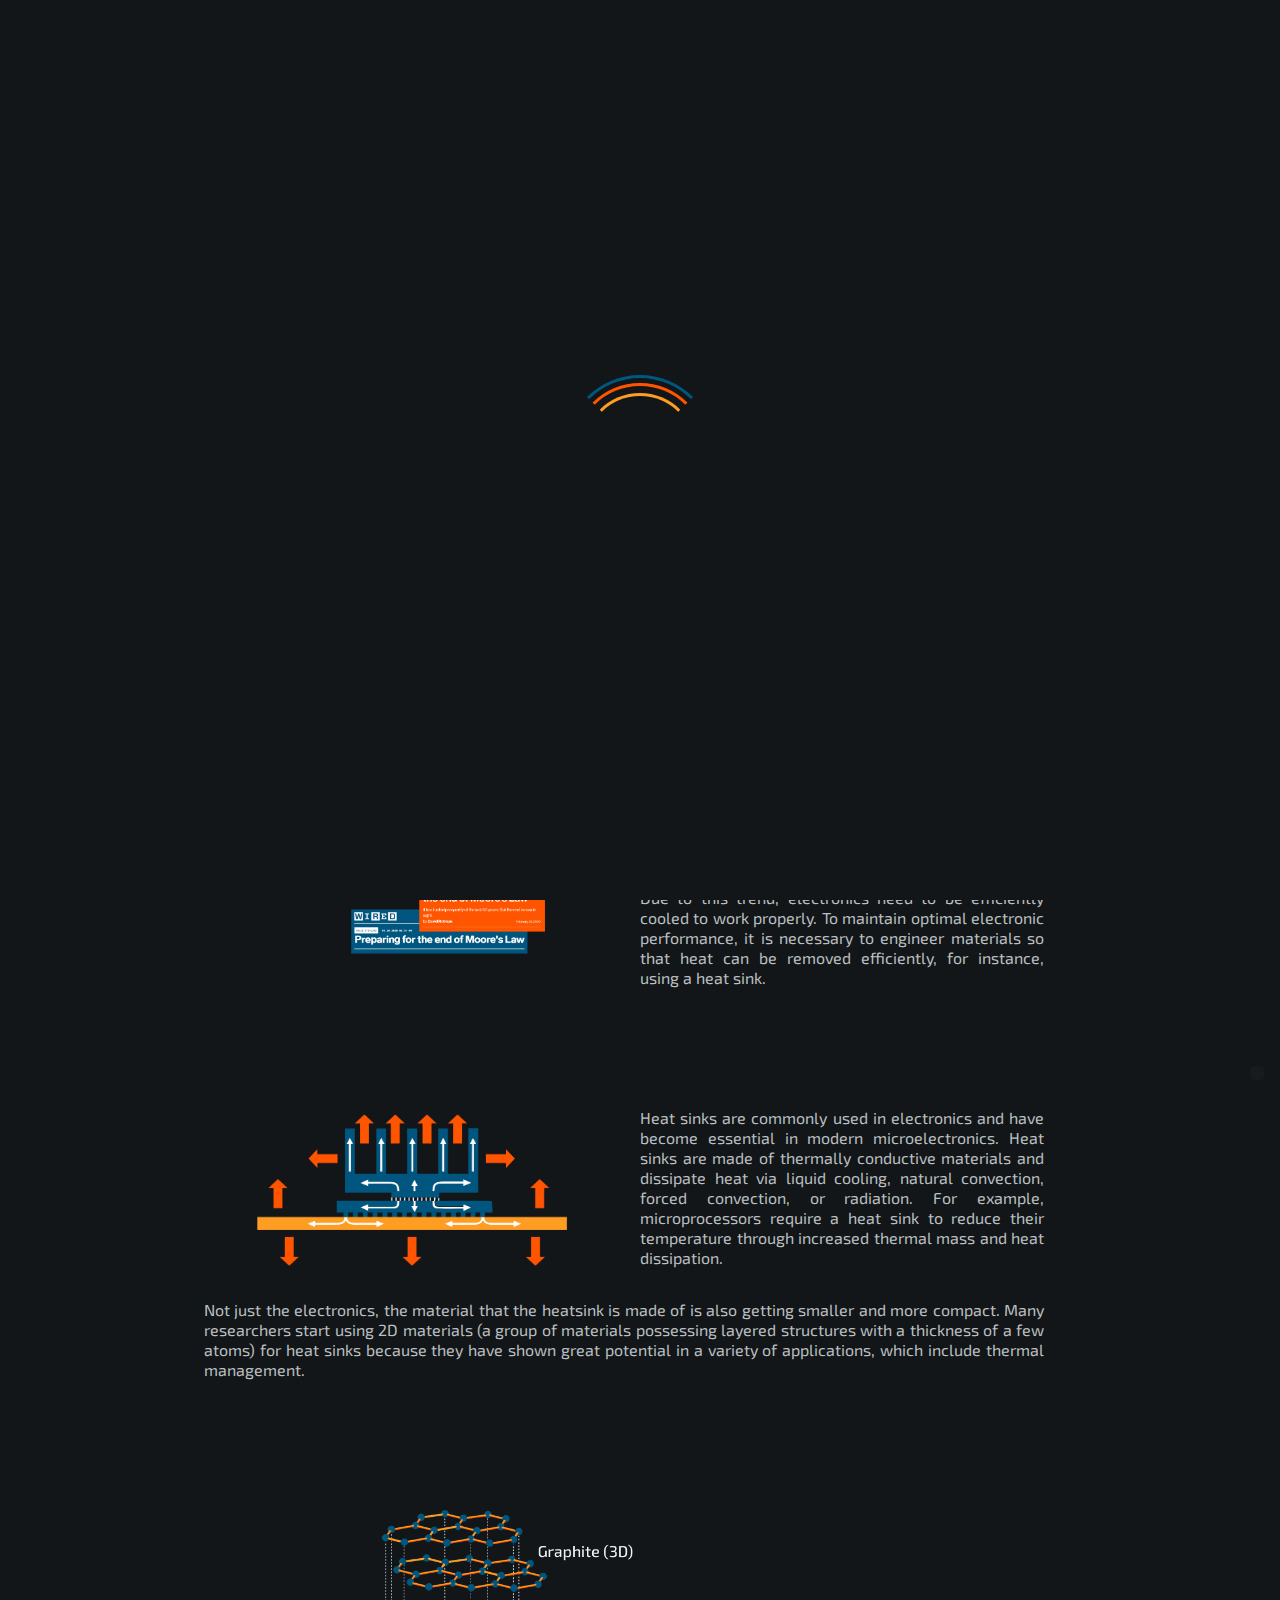
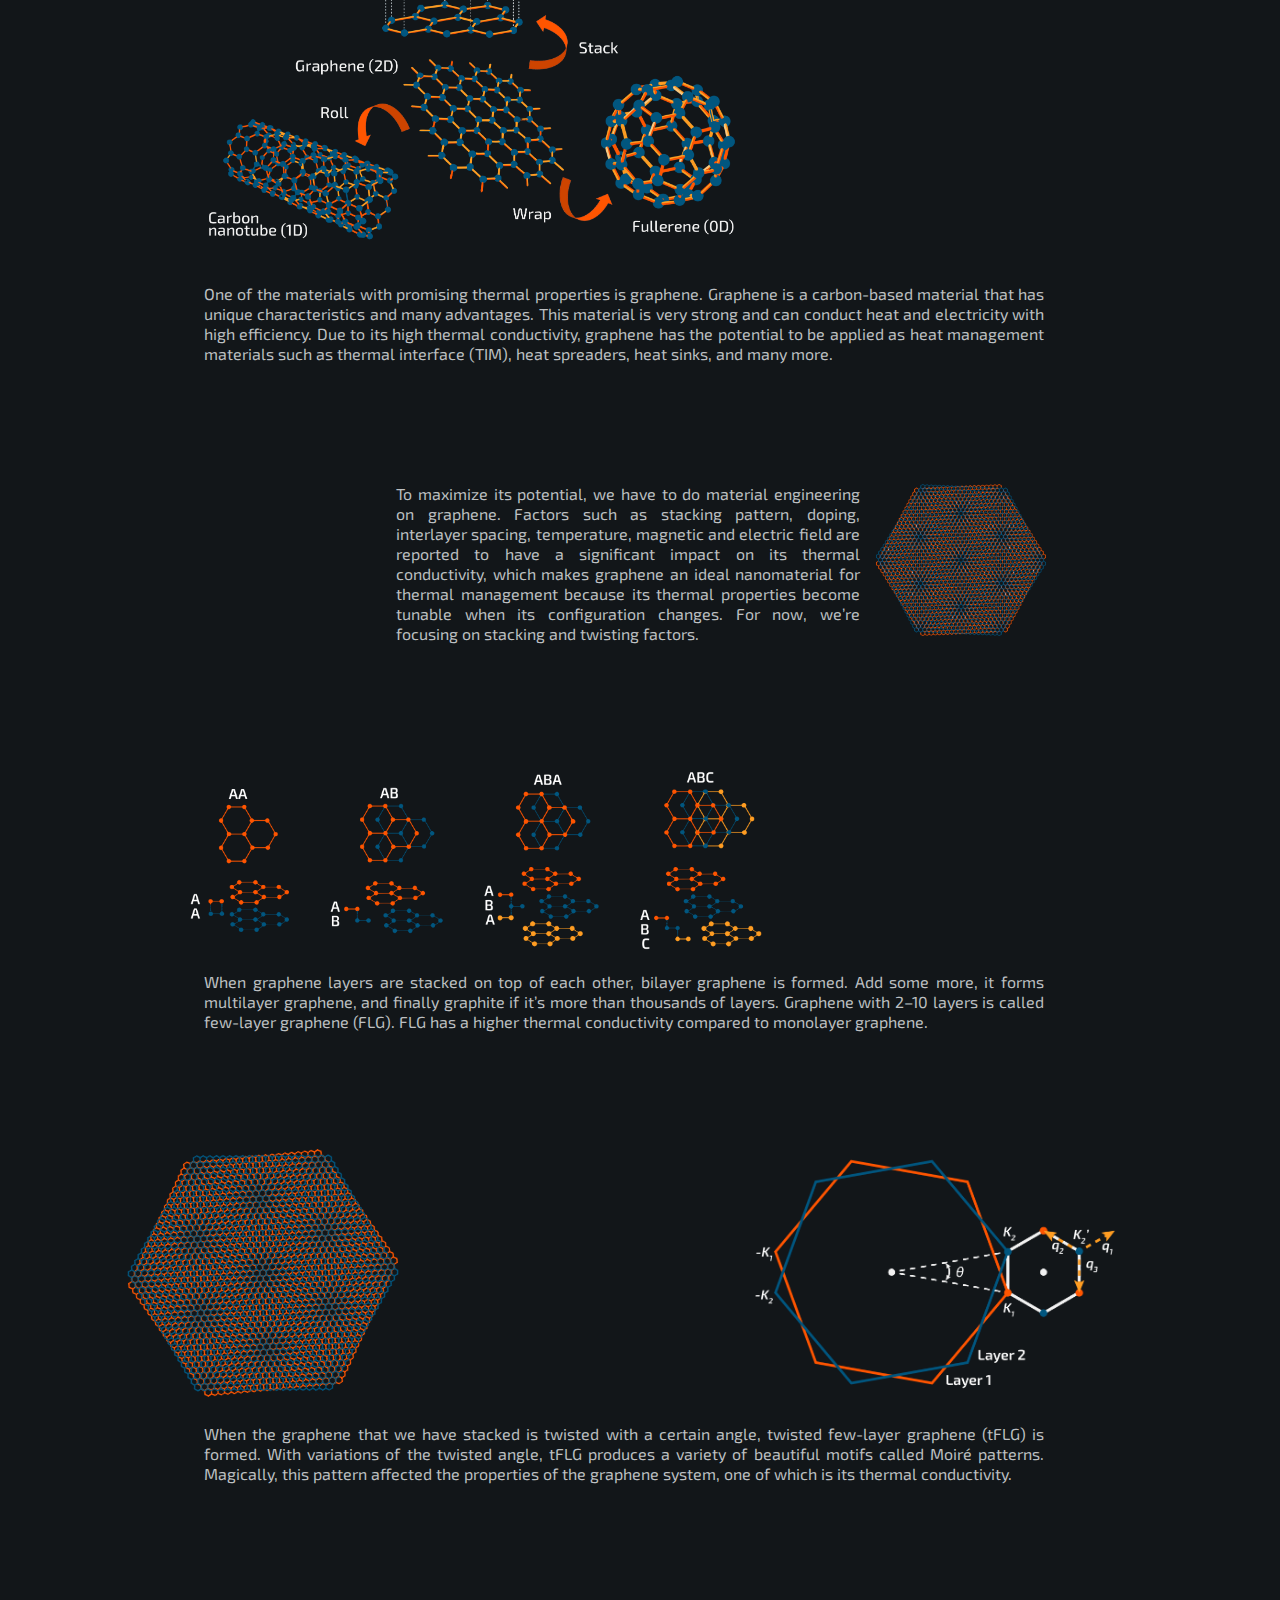
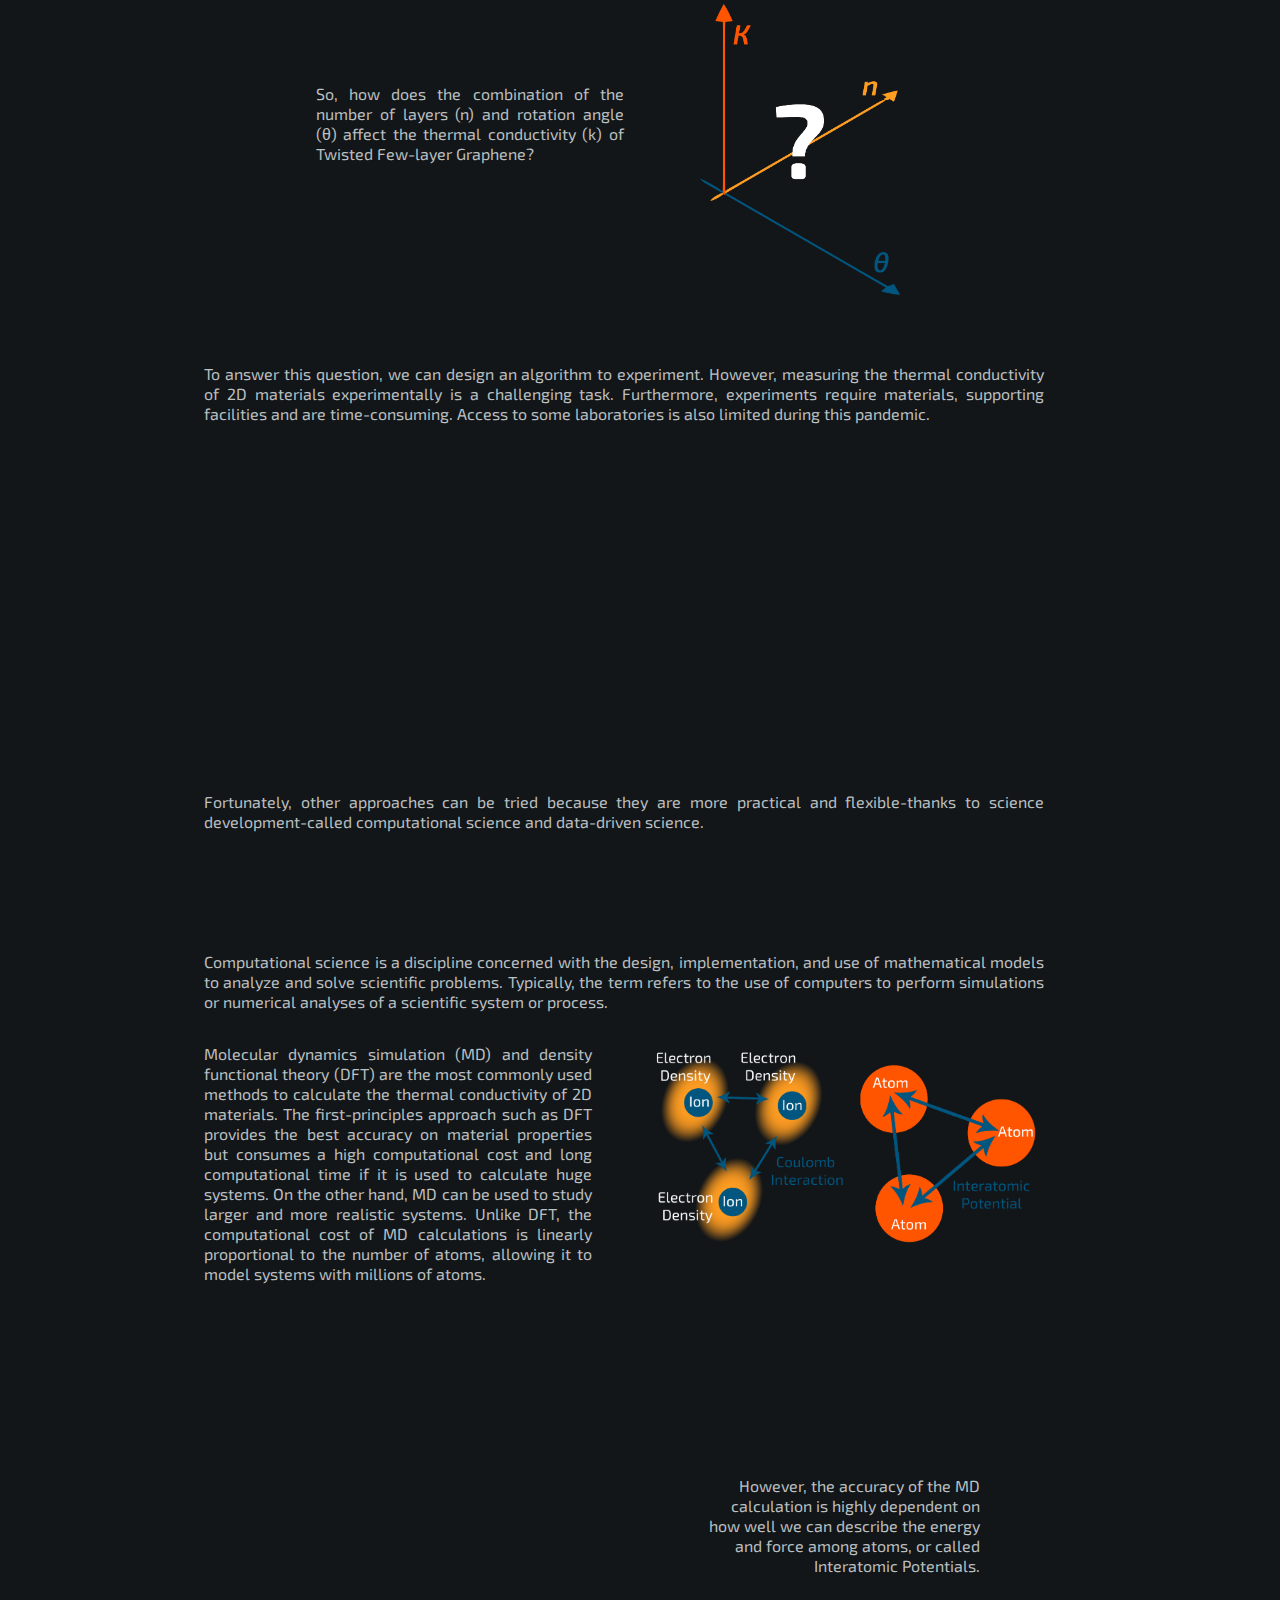
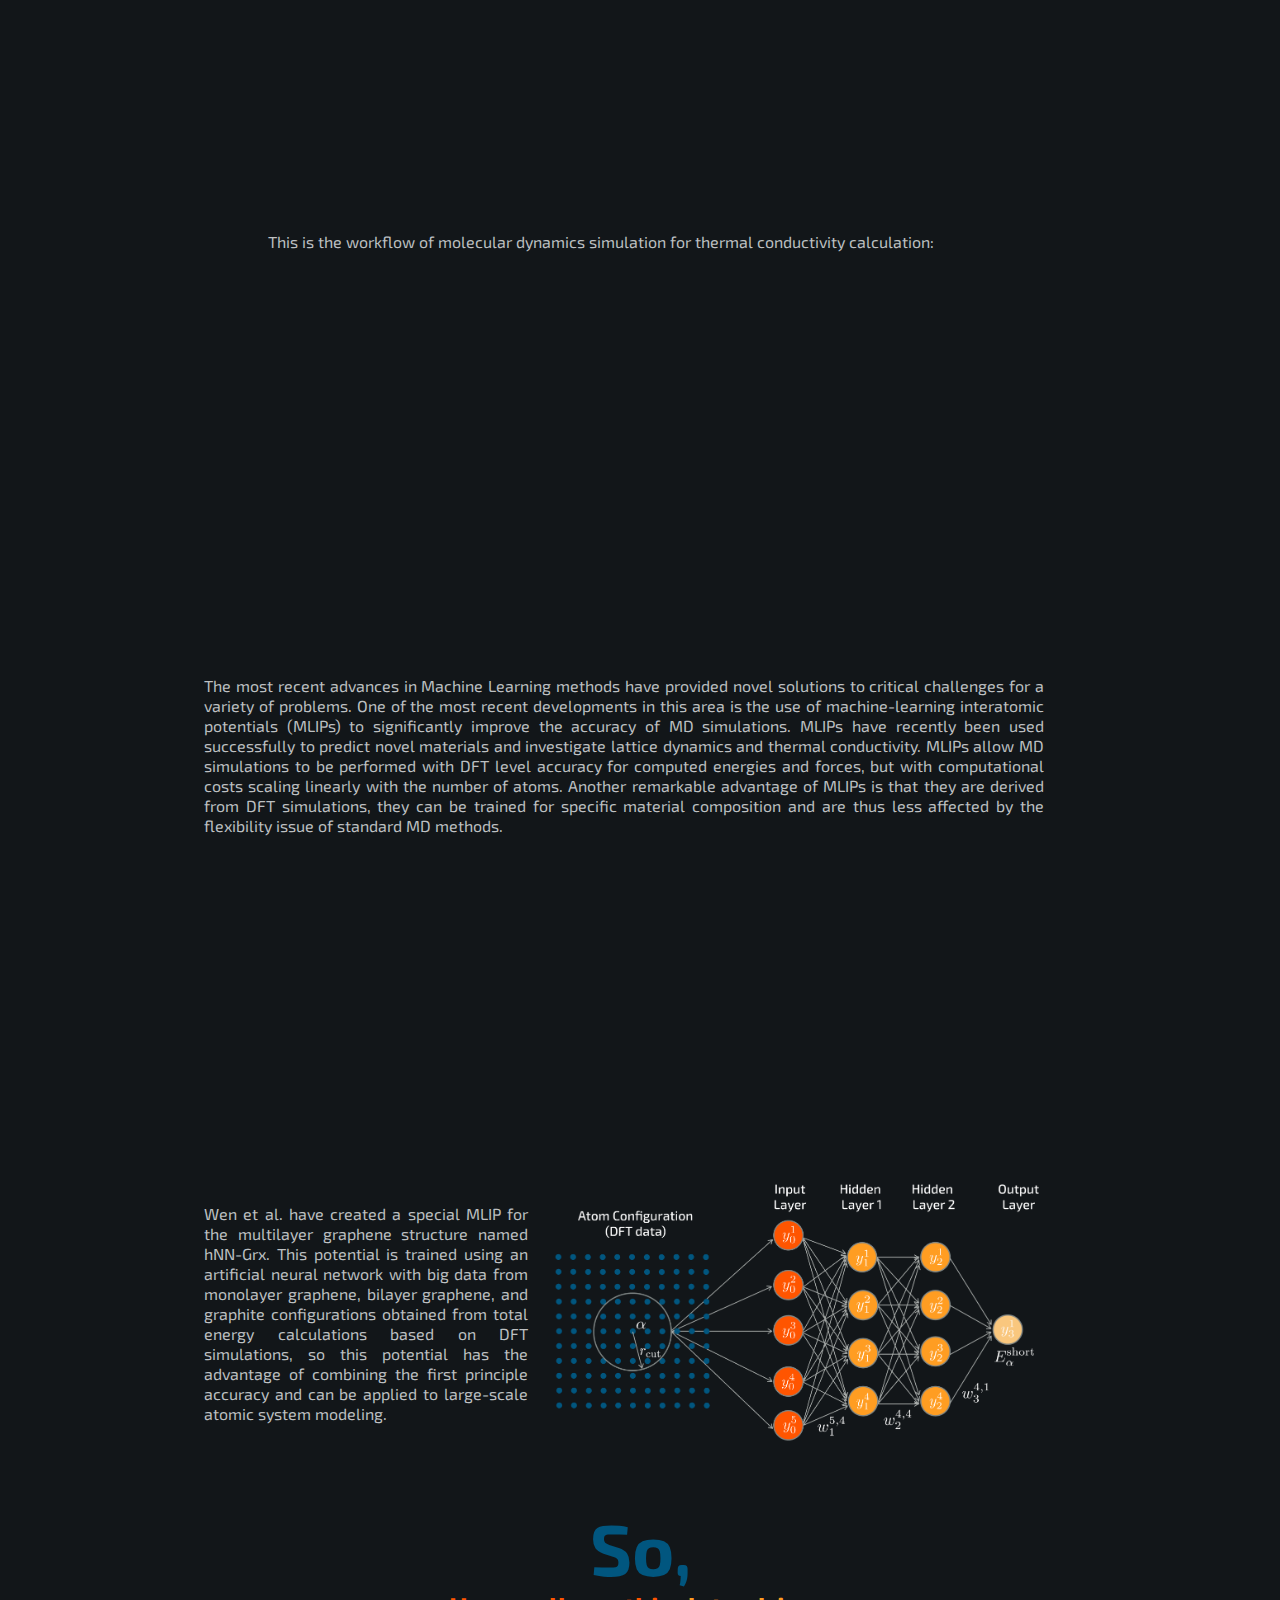
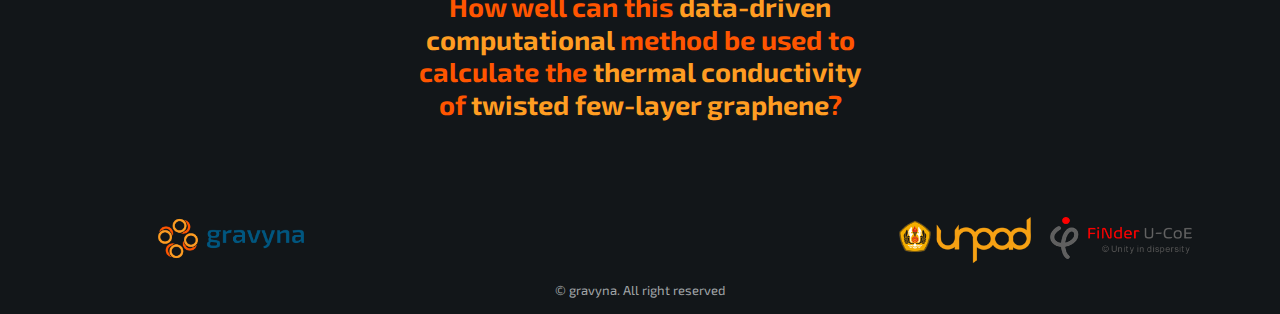
==== index.html @ db9b5cd4 "first commit" ====
<!DOCTYPE html>
    <html lang="en">
    <head>
        <meta charset="UTF-8">
        <meta name="viewport" content="width=device-width, initial-scale=1.0">

        <!--=============== FAVICON ===============-->
        <link rel="shortcut icon" href="assets/img/logo/gravyna/favicon.png" type="image/x-icon">

        <!--=============== REMIX ICONS ===============-->
        <link href="https://cdn.jsdelivr.net/npm/remixicon@2.5.0/fonts/remixicon.css" rel="stylesheet">

        <!--=============== CSS ===============-->
        <link rel="stylesheet" href="assets/css/styles.css">
        <link rel="stylesheet" href="assets/css/main.css">
        <script src="assets/js/vendor/modernizr-2.6.2.min.js"></script>
        
        <title>gravyna</title>
    </head>
    <body>
        <div id="loader-wrapper">
            <div id="loader"></div>
            <div class="loader-section section-left"></div>
            <div class="loader-section section-right"></div>
        </div>

        <!--=============== HEADER ===============-->
        <header class="header" id="header">
            <nav class="nav container">
                <a href="#" class="nav__logo">
                    <img src="assets/img/logo/gravyna/logo-white.png" alt="">
                </a>

                <div class="nav__menu" id="nav-menu">
                    <ul class="nav__list">
                        <li class="nav__item">
                            <a href="index.html" class="nav__link active-link">Home</a>
                        </li>
                        <li class="nav__item">
                            <a href="about.html" class="nav__link">About</a>
                        </li>
                    </ul>

                    <div class="nav__close" id="nav-close">
                        <i class="ri-close-line"></i>
                    </div>
                </div>

                <div class="nav__toggle" id="nav-toggle">
                    <i class="ri-function-line"></i>
                </div>
            </nav>
        </header>

        <main class="main">
            <!--=============== HOME ===============-->
            <section class="home section" id="home">
                <div class="home__container container grid">
                    <main>
                        <div class="home__img">
                            <img src="assets/img/fig/6/6-layer1.png" alt="" data-speed="-2" class="move">
                            <img src="assets/img/fig/6/6-layer2.png" alt="" data-speed="2" class="move">
                        </div>
                    </main>

                    <div class="home__data">
                        <div class="home__header">
                            <h2 class="home__title">gravyna</h2>
                            <h2 class="home__subtitle">Research on</h2>
                        </div>

                        <div >
                            <p class="home__description">Move your mouse horizontally to see various<br>Moiré patterns formed by twisted bilayer graphene.
                            </p>
                            <a href="#s1" class="button button--flex">
                                <span class="button--flex">
                                    Start your journey!
                                </span>
                            </a>
                        </div>
                    </div>
                </div>
            </section>

            <!--=============== SLIDE 1 ===============-->
            <section class="home section" id="s1">
                <div class="home__container container grid">
                    <div>
                        <img src="assets/img/fig/1/1-moore.png" alt="" class="s1__img1">
                        <img src="assets/img/fig/1/1-news1.png" alt="" class="s1__img2">
                        <img src="assets/img/fig/1/1-news2.png" alt="" class="s1__img3">
                    </div>
                        <div >
                            <p class="s1__desc1">Along with the rapid development of technology, the demands for smaller sizes and higher performance of electronics have been growing in various fields such as energy, transportation, IoT, and edge computing telecommunications industries.
                            </p>
                            <p class="s1__desc2">Because of the trend to downsize electronics, heat flux densities continue to rise. As the temperature of the electronic devices increases, their failure rate increases and can result in a reduced lifespan. This is a direct implication of Moore's law for microelectronics. Due to this trend, electronics need to be efficiently cooled to work properly. To maintain optimal electronic performance, it is necessary to engineer materials so that heat can be removed efficiently, for instance, using a heat sink.
                            </p>
                        </div>
                    </div>
                </div>
            </section>

            <!--=============== SLIDE 2 ===============-->
            <section class="home section" id="s2">
                <div class="home__container container grid">
                    <div>
                        <img src="assets/img/fig/2/2-heatsi.png" alt="" class="s2__img">
                    </div>
                    <div>
                        <p class="s2__desc1">Heat sinks are commonly used in electronics and have become essential in modern microelectronics. Heat sinks are made of thermally conductive materials and dissipate heat via liquid cooling, natural convection, forced convection, or radiation. For example, microprocessors require a heat sink to reduce their temperature through increased thermal mass and heat dissipation.
                        </p>
                    </div>
                </div>
                <div class="home__footer container block">
                    <p class="s2__desc2">Not just the electronics, the material that the heatsink is made of is also getting smaller and more compact. Many researchers start using 2D materials (a group of materials possessing layered structures with a thickness of a few atoms) for heat sinks because they have shown great potential in a variety of applications, which include thermal management.
                    </p>
                </div>
            </section>

            <!--=============== SLIDE 3 ===============-->
            <section class="home section" id="s3">
                <div class="home__footer container grid">
                    <img src="assets/img/fig/3/3-allotrp.png" alt="" class="s3__img">
                    <p class="s3__desc">One of the materials with promising thermal properties is graphene. Graphene is a carbon-based material that has unique characteristics and many advantages. This material is very strong and can conduct heat and electricity with high efficiency. Due to its high thermal conductivity, graphene has the potential to be applied as heat management materials such as thermal interface (TIM), heat spreaders, heat sinks, and many more.
                    </p>
                </div>
            </section>

            <!--=============== SLIDE 4 ===============-->
            <section class="home section" id="s4">
                <div class="home__container container grid">
                    <div>
                        <img src="assets/img/fig/4/4-stack.png" alt="" class="s4__img1">
                        <img src="assets/img/fig/4/4-twist.png" alt="" class="s4__img2">
                    </div>
                </div>
                <div class="container block">
                    <p class="s4__desc">To maximize its potential, we have to do material engineering on graphene. Factors such as stacking pattern, doping, interlayer spacing, temperature, magnetic and electric field are reported to have a significant impact on its thermal conductivity, which makes graphene an ideal nanomaterial for thermal management because its thermal properties become tunable when its configuration changes. For now, we’re focusing on stacking and twisting factors.
                    </p>
                </div>
            </section>

            <!--=============== SLIDE 5 ===============-->
            <section class="home section" id="s5">
                <div class="home__footer container grid">
                    <img src="assets/img/fig/5/5-stack.png" alt="" class="s5__img">
                    <p class="s5__desc">When graphene layers are stacked on top of each other, bilayer graphene is formed. Add some more, it forms multilayer graphene, and finally graphite if it’s more than thousands of layers. Graphene with 2–10 layers is called few-layer graphene (FLG). FLG has a higher thermal conductivity compared to monolayer graphene.
                    </p>
                </div>
            </section>

            <!--=============== SLIDE 6 ===============-->
            <section class="home section" id="s6">
                <div class="home__footer container grid">
                    <img src="assets/img/fig/6/6-layer1.png" alt="" class="s6__img1">
                    <img src="assets/img/fig/6/6-layer2.png" alt="" class="s6__img2">
                    <img src="assets/img/fig/6/6-stackzone.png" alt="" class="s6__img3">
                    <p class="s6__desc">When the graphene that we have stacked is twisted with a certain angle, twisted few-layer graphene (tFLG) is formed. With variations of the twisted angle, tFLG produces a variety of beautiful motifs called Moiré patterns. Magically, this pattern affected the properties of the graphene system, one of which is its thermal conductivity.
                    </p>
                </div>
            </section>
            
            <!--=============== SLIDE 7 ===============-->
            <section class="home section" id="s7">
                <div class="home__container container grid">
                    <div>
                        <p class="s7__desc">So, how does the combination of the number of layers (n) and rotation angle (θ) affect the thermal conductivity (k) of Twisted Few-layer Graphene?
                        </p>
                    </div>      
                    <div >
                        <img src="assets/img/fig/7/7-axis.png" alt="" class="s7__img1">
                        <img src="assets/img/fig/7/7-quest.png" alt="" class="s7__img2">
                    </div>
                    </div>
                </div>
            </section>

            <!--=============== SLIDE 8 ===============-->
            <section class="home section" id="s8">
                <div class="home__footer container grid">
                    <p class="s8__desc1">To answer this question, we can design an algorithm to experiment. However, measuring the thermal conductivity of 2D materials experimentally is a challenging task. Furthermore, experiments require materials, supporting facilities and are time-consuming. Access to some laboratories is also limited during this pandemic.
                    </p>
                    <img src="assets/img/fig/8/8-fourparadigm.png" alt="" class="s8__img">
                    <p class="s8__desc2">Fortunately, other approaches can be tried because they are more practical and flexible-thanks to science development-called computational science and data-driven science.
                    </p>
                </div>
            </section>

            <!--=============== SLIDE 9 ===============-->
            <section class="home section" id="s9">
                <div class="container block">
                    <p class="s9__desc1">Computational science is a discipline concerned with the design, implementation, and use of mathematical models to analyze and solve scientific problems. Typically, the term refers to the use of computers to perform simulations or numerical analyses of a scientific system or process. 
                    </p>
                </div>
                <div class="home__container container grid">
                    <div >
                        <p class="s9__desc2">Molecular dynamics simulation (MD) and density functional theory (DFT) are the most commonly used methods to calculate the thermal conductivity of 2D materials. The first-principles approach such as DFT provides the best accuracy on material properties but consumes a high computational cost and long computational time if it is used to calculate huge systems. On the other hand, MD can be used to study larger and more realistic systems. Unlike DFT, the computational cost of MD calculations is linearly proportional to the number of atoms, allowing it to model systems with millions of atoms.
                        </p>
                    </div>
                    <div >
                        <img src="assets/img/fig/9/9-atoms.png" alt="" class="s9__img1_1">
                        <img src="assets/img/fig/9/9-forces.png" alt="" class="s9__img1_2">
                    </div>
                </div>
                <div class="home__footer container grid">
                    <img src="assets/img/fig/9/9-ip.png" alt="" class="s9__img2">
                    <p class="s9__desc3">However, the accuracy of the MD calculation is highly dependent on how well we can describe the energy and force among atoms, or called Interatomic Potentials. 
                    </p>
                </div>
                <div class="home__footer container grid">
                    <p class="s9__desc4">This is the workflow of molecular dynamics simulation for thermal conductivity calculation:
                    </p>
                    <img src="assets/img/fig/9/9-md.png" alt="" class="s9__img3">
                </div>
            </section>

            <!--=============== SLIDE 10 ===============-->
            <section class="home section" id="s10">
                <div class="home__footer container grid">
                    <p class="s10__desc">The most recent advances in Machine Learning methods have provided novel solutions to critical challenges for a variety of problems. One of the most recent developments in this area is the use of machine-learning interatomic potentials (MLIPs) to significantly improve the accuracy of MD simulations. MLIPs have recently been used successfully to predict novel materials and investigate lattice dynamics and thermal conductivity. MLIPs allow MD simulations to be performed with DFT level accuracy for computed energies and forces, but with computational costs scaling linearly with the number of atoms. Another remarkable advantage of MLIPs is that they are derived from DFT simulations, they can be trained for specific material composition and are thus less affected by the flexibility issue of standard MD methods.
                    </p>
                    <img src="assets/img/fig/10/10-tri.png" alt="" class="s10__img1">
                    <img src="assets/img/fig/10/10-curv.png" alt="" class="s10__img2">
                </div>
            </section>

            <!--=============== SLIDE 11 ===============-->
            <section class="home section" id="s11">
                <div class="home__container container grid">
                    <div >
                        <p class="s11__desc">Wen et al. have created a special MLIP for the multilayer graphene structure named hNN-Grx. This potential is trained using an artificial neural network with big data from monolayer graphene, bilayer graphene, and graphite configurations obtained from total energy calculations based on DFT simulations, so this potential has the advantage of combining the first principle accuracy and can be applied to large-scale atomic system modeling.
                        </p>
                    </div>      
                    <div >
                        <img src="assets/img/fig/11/11-hNN.png" alt="" class="s11__img">
                    </div>
                    </div>
                </div>
            </section>

            <!--=============== SLIDE 12 ===============-->
            <section id="s12">
                <h2 class="s12__title">
                    So,<br>
                </h2>
                <h2 class="s12__subtitle">
                    How well can this <span style="color:#FF9D22">data-driven<br>computational</span> method be used to<br>calculate the <span style="color:#FF9D22">thermal conductivity</span><br>of <span style="color:#FF9D22">twisted few-layer graphene</span>?
                </h2>
            </section>
        </main>
        
        <!--=============== FOOTER ===============-->
        <footer class="footer section">
            <div class="footer__container container grid">
                <a href="#" class="footer__logo">
                    <img src="assets/img/logo/gravyna/logo-name2.png" alt="">
                </a>
                <a href="https://www.unpad.ac.id/" target="_blank"><img src="assets/img/logo/unpad/unpad-name2.png" alt="" class="footer__unpad"></a>
                <a href="https://www.finder.ac.id/" target="_blank"><img src="assets/img/logo/finder/finder1.png" alt="" class="footer__finder"></a>
            </div>
            <p class="footer__copy">
                <a href="https://dxid.my.id/" target="_blank" class="footer__copy-link">&#169; gravyna. All right reserved</a>
            </p>
        </footer>

        <!--=============== SCROLL UP ===============-->
        <a href="#" class="scrollup" id="scroll-up">
            <i class="ri-arrow-up-s-line scrollup__icon"></i>
        </a>
        
        <!--=============== SCROLL REVEAL ===============-->
        <script src="https://unpkg.com/scrollreveal"></script>

        <!--=============== MAIN JS ===============-->
        <script src="assets/js/main.js"></script>

        <!--=============== LOAD JS ===============-->
        <script src="//ajax.googleapis.com/ajax/libs/jquery/1.9.1/jquery.min.js"></script>
        <script>window.jQuery || document.write('<script src="assets/js/vendor/jquery-1.9.1.min.js"><\/script>')</script>
        <script src="assets/js/main2.js"></script>
    </body>
</html>
---- assets/css/styles.css ----
/*=============== GOOGLE FONTS ===============*/
@import url('https://fonts.googleapis.com/css2?family=Exo+2:ital,wght@0,100;0,200;0,300;0,400;0,500;0,600;0,700;0,800;0,900;1,100;1,200;1,300;1,400;1,500;1,600;1,700;1,800;1,900&display=swap');
/*=============== VARIABLES CSS ===============*/
:root {
  --header-height: 3rem;
  /*========== Colors ==========*/
  --hue-color: 206;
  --black-color: hsl(var(--hue-color), 4%, 4%);
  --black-color-alt: hsl(var(--hue-color), 4%, 8%);
  --title-color: hsl(var(--hue-color), 4%, 95%);
  --text-color: hsl(var(--hue-color), 4%, 75%);
  --text-color-light: hsl(var(--hue-color), 4%, 65%);
  --white-color: #FFF;
  --body-color: #121619;
  --container-color: hsl(var(--hue-color), 4%, 10%);
  --text-gradient: linear-gradient(hsl(var(--hue-color), 4%, 24%), hsl(var(--hue-color), 4%, 8%));
  --scroll-thumb-color: hsl(var(--hue-color), 4%, 16%);
  --scroll-thumb-color-alt: hsl(var(--hue-color), 4%, 20%);
  /*========== Font and typography ==========*/
  --body-font: 'Exo 2', sans-serif;
  --biggest-font-size: 5rem;
  --bigger-font-size: 3.5rem;
  --big-font-size: 2.5rem;
  --h2-font-size: 1.25rem;
  --h3-font-size: 1.125rem;
  --normal-font-size: .938rem;
  --small-font-size: .813rem;
  --smaller-font-size: .75rem;
  --text-line-height: 1.25rem;
  /*========== Font weight ==========*/
  --font-medium: 500;
  --font-semi-bold: 600;
  /*========== Margenes Bottom ==========*/
  --mb-0-5: .5rem;
  --mb-0-75: .75rem;
  --mb-1: 1rem;
  --mb-1-5: 1.5rem;
  --mb-2: 2rem;
  --mb-2-5: 2.5rem;
  /*========== z index ==========*/
  --z-tooltip: 10;
  --z-fixed: 100;
}

@media screen and (min-width: 968px) {
  :root {
    --biggest-font-size: 7.5rem;
    --bigger-font-size: 4.5rem;
    --big-font-size: 4rem;
    --h2-font-size: 1.5rem;
    --h3-font-size: 1.25rem;
    --normal-font-size: 1rem;
    --small-font-size: .875rem;
    --smaller-font-size: .813rem;
  }
}

/*=============== BASE ===============*/
* {
  box-sizing: border-box;
  padding: 0;
  margin: 0;
}

html {
  scroll-behavior: smooth;
}

body {
  margin: var(--header-height) 0 0 0;
  font-family: var(--body-font);
  font-size: var(--normal-font-size);
  background-image: url("../img/bg/bg1.png");
  background-repeat: no-repeat;
  background-attachment: fixed;
  background-position:50%;
  background-size: cover;
  background-color: var(--body-color);
  color: var(--text-color);
}

h1, h2, h3 {
  color: var(--title-color);
}

ul {
  list-style: none;
}

a {
  text-decoration: none;
}

button,
input {
  border: none;
  outline: none;
}

button {
  cursor: pointer;
}

img {
  max-width: 100%;
  height: auto;
}

/*=============== REUSABLE CSS CLASSES ===============*/
.section {
  padding: 4rem 10rem 2rem;
}

.section__title {
  font-size: var(--bigger-font-size);
  text-align: center;
  margin-bottom: var(--mb-2-5);
}

.section__title-gradient {
  background: var(--text-gradient);
  color: transparent;
  -webkit-background-clip: text;
  background-clip: text;
}

/*=============== LAYOUT ===============*/
.main {
  overflow: hidden;
}

.container {
  max-width: 968px;

}

.grid {
  display: grid;
}

.block {
  display: block;
}

/*=============== HEADER ===============*/
.header {
  width: 100%;
  position: fixed;
  top: 0;
  left: 0;
  z-index: var(--z-fixed);
  background: transparent;
}

/*=============== NAV ===============*/
.nav {
  height: var(--header-height);
  display: flex;
  justify-content: space-between;
  align-items: center;
}

.nav__logo {
  display: flex;
  width: 2rem;
}

.nav__toggle {
  font-size: 1.2rem;
  color: var(--white-color);
  cursor: pointer;
}

@media screen and (max-width: 767px) {
  .nav__menu {
    position: fixed;
    background-color: var(--body-color);
    top: -100%;
    left: 0;
    width: 100%;
    padding: 4rem 0 3rem;
    transition: .4s;
  }
}

.nav__list {
  display: flex;
  flex-direction: column;
  align-items: center;
  row-gap: 1rem;
}

.nav__link {
  color: var(--white-color);
  font-size: var(--h2-font-size);
  text-transform: uppercase;
  font-weight: var(--font-semi-bold);
  background: var(--text-gradient);
  color: transparent;
  -webkit-background-clip: text;
  background-clip: text;
  transition: .4s;
}

.nav__link:hover {
  background: var(--white-color);
  color: transparent;
  -webkit-background-clip: text;
  background-clip: text;
}

.nav__close {
  position: absolute;
  font-size: 1.5rem;
  top: 1rem;
  right: 1rem;
  color: var(--white-color);
  cursor: pointer;
}

/* show menu */
.show-menu {
  top: 0;
}

/* Change background header */
.scroll-header {
  background-color: var(--body-color);
}

/* Active link */
.active-link {
  background: var(--white-color);
  color: transparent;
  -webkit-background-clip: text;
  background-clip: text;
}

/*=============== HOME ===============*/
.home__img {
  position: relative;
  padding-top: 1.5rem;
  justify-self: center;
  width: 420px;
}

.about__img {
  position: relative;
  padding-top: 1.5rem;
  justify-self: center;
  width: 420px;
}

.home__img img{
  position: absolute;
  top: 14rem;
  right: 5rem;
}

.home__data {
  padding-top: 5rem;
}

.home__header {
  position: relative;
}

.home__title {
  position: absolute;
  top: -4rem;
  left: 1rem;
  line-height: 6rem;
  font-size: var(--biggest-font-size);
  color: #01567F;
}

.home__subtitle {
  font-size: var(--big-font-size);
  margin-bottom: var(--mb-2-5);
  top:4rem;
}

.home__title-description {
  font-size: var(--h3-font-size);
  font-weight: var(--font-medium);
  margin-bottom: var(--mb-1);
}

.home__description {
  margin-bottom: 1rem;
  line-height: var(--text-line-height);
}

.home__price {
  font-size: var(--h3-font-size);
  font-weight: var(--font-semi-bold);
  margin-left: var(--mb-0-75);
}

/*=============== BUTTONS ===============*/
.button {
  display: inline-block;
  background-color: var(--black-color);
  color: var(--white-color);
  padding: 1rem 1.25rem;
  border-radius: .5rem;
  transition: .3s;
}

.button:hover {
  background-color: #FF5500;
}

.button__icon {
  font-size: 1.2rem;
}

.button--flex {
  padding-top: -3rem;
  display: inline-flex;
  align-items: center;
  column-gap: .75rem;
}

/*=============== FOOTER ===============*/
.footer__container {
  grid-template-columns: repeat(auto-fit, minmax(220px, 1fr));
  row-gap: 1rem;
}

.footer__logo {
  width: 150px;
}

.footer__links {
  display: flex;
  flex-direction: column;
  row-gap: .5rem;
}

.footer__link {
  color: var(--text-color);
}

.footer__link:hover {
  color: var(--white-color);
}

.footer__copy {
  text-align: center;
}

.footer__copy-link {
  font-size: var(--smaller-font-size);
  color: var(--text-color-light);
}

.footer__unpad {
  width: 150px;
  position: absolute;
  right: 15rem;
}

.footer__finder {
  width: 150px;
  position: absolute;
  right: 5rem;
}

/*=============== SCROLL UP ===============*/
.scrollup {
  position: fixed;
  right: 1rem;
  bottom: -20%;
  display: flex;
  background-color: var(--container-color);
  border-radius: .25rem;
  padding: .45rem;
  opacity: 9;
  z-index: var(--z-tooltip);
  transition: .4s;
}

.scrollup:hover {
  background-color: var(--black-color);
  opacity: 1;
}

.scrollup__icon {
  color: var(--white-color);
  font-size: 1.35rem;
}

/* Show Scroll Up*/
.show-scroll {
  bottom: 5rem;
}

/*=============== SCROLL BAR ===============*/
::-webkit-scrollbar {
  width: .60rem;
  border-radius: .5rem;
}

::-webkit-scrollbar-thumb {
  background-color: var(--scroll-thumb-color);
  border-radius: .5rem;
}

::-webkit-scrollbar-thumb:hover {
  background-color: var(--scroll-thumb-color-alt);
}

/*================== SLIDE 1 ===================*/

.s1__img1 {
  width: 390px;
  position: absolute;
  top: 9rem;
  left: 1rem;
}

.s1__img2 {
  width: 200px;
  position: absolute;
  top: 22rem;
  left: 12rem;
}

.s1__img3 {
  width: 200px;
  position: absolute;
  top: 22rem;
  left: 12rem;
}

.s1__desc1 {
  padding-right: 5rem;
  padding-top: 9rem;
  margin-bottom: 2rem;
  line-height: var(--text-line-height);
  text-align: justify;
  text-justify: auto;
}

.s1__desc2 {
  padding-right: 5rem;
  margin-bottom: 4rem;
  line-height: var(--text-line-height);
  text-align: justify;
  text-justify: auto;
}

/*================== SLIDE 2 ===================*/

.s2__img {
  width: 320px;
  position: absolute;
  left: 6rem;
}

.s2__desc1 {
  padding-right: 5rem;
  line-height: var(--text-line-height);
  text-align: justify;
  text-justify: auto;
}

.s2__desc2 {
  padding-left: 3rem;
  padding-right: 5rem;
  padding-top: 2rem;
  line-height: var(--text-line-height);
  text-align: justify;
  text-justify: auto;
  margin-bottom: 4rem;
}

/*================== SLIDE 3 ===================*/
.s3__desc {
  padding-left: 3rem;
  padding-top: 24rem;
  padding-right: 5rem;
  margin-bottom: 4rem;
  line-height: var(--text-line-height);
  text-align: justify;
  text-justify: auto;
}

.s3__img {
  width: 570px;
  position: absolute;
  left: 12rem;
}

/*================== SLIDE 4 ===================*/
.s4__desc {
  padding-left: 15rem;
  padding-right: 16.5rem;
  line-height: var(--text-line-height);
  text-align: justify;
  text-justify: auto;
  margin-bottom: 4rem;
}

.s4__img1 {
  width: 180px;
  position: absolute;
  top: 1rem;
  left: 3rem;
}

.s4__img2 {
  width: 170px;
  position: absolute;
  left: 45rem;
}

/*================== SLIDE 5 ===================*/
.s5__desc {
  padding-left: 3rem;
  padding-top: 13rem;
  padding-right: 5rem;
  margin-bottom: 4rem;
  line-height: var(--text-line-height);
  text-align: justify;
  text-justify: auto;
}

.s5__img {
  width: 600px;
  position: absolute;
  left: 11rem;
}

/*================== SLIDE 6 ===================*/
.s6__desc {
  padding-left: 3rem;
  padding-top: 17rem;
  padding-right: 5rem;
  margin-bottom: 4rem;
  line-height: var(--text-line-height);
  text-align: justify;
  text-justify: auto;
}

.s6__img1 {
  width: 270px;
  position: absolute;
  left: 8rem;
  transform: rotate(-125deg)
}

.s6__img2 {
  width: 270px;
  position: absolute;
  left: 8rem;
  transform: rotate(-120deg)
}

.s6__img3 {
  width: 370px;
  position: absolute;
  right: 10rem;
}
/*================== SLIDE 7 ===================*/
.s7__img1 {
  width: 200px;
  position: absolute;
  right: 14rem;
}

.s7__img2 {
  width: 200px;
  position: absolute;
  right: 14rem;
}

.s7__desc {
  padding-left: 10rem;
  padding-right: 1rem;
  padding-top: 5rem;
  margin-bottom: 9rem;
  line-height: var(--text-line-height);
  text-align: justify;
  text-justify: auto;
}

/*================== SLIDE 8 ===================*/
.s8__desc1 {
  padding-left: 3rem;
  padding-right: 5rem;
  margin-bottom: 2em;
  line-height: var(--text-line-height);
  text-align: justify;
  text-justify: auto;
}

.s8__img {
  top: 5rem;
  width: 650px;
  position: absolute;
  left: 9rem;
}

.s8__desc2 {
  padding-left: 3rem;
  padding-top: 21rem;
  padding-right: 5rem;
  margin-bottom: 4rem;
  line-height: var(--text-line-height);
  text-align: justify;
  text-justify: auto;
}

/*================== SLIDE 9 ===================*/
.s9__desc1 {
  padding-left: 3rem;
  padding-right: 5rem;
  line-height: var(--text-line-height);
  text-align: justify;
  text-justify: auto;
}

.s9__img1_1 {
  width: 400px;
  top: 2rem;
  position: absolute;
  right: 5rem;
}

.s9__img1_2 {
  width: 400px;
  top: 2rem;
  position: absolute;
  right: 5rem;
}

.s9__desc2 {
  padding-left: 3rem;
  padding-right: 3rem;
  padding-top: 2rem;
  margin-bottom: 4em;
  line-height: var(--text-line-height);
  text-align: justify;
  text-justify: auto;
}

.s9__img2 {
  width: 600px;
  position: absolute;
  left: 6rem;
  top:1rem;
}

.s9__desc3 {
  padding-right: 9rem;
  padding-left: 34rem;
  padding-top: 8rem;
  line-height: var(--text-line-height);
  text-align: right;
}

.s9__desc4 {
  padding-left: 7rem;
  padding-top: 16rem;
  margin-bottom: 23rem;
  line-height: var(--text-line-height);
  text-align: justify;
  text-justify: auto;
}

.s9__img3 {
  width: 625px;
  position: absolute;
  left: 9rem;
  top:19rem;
}


/*================== SLIDE 10 ===================*/
.s10__desc {
  padding-left: 3rem;
  padding-right: 5rem;
  margin-bottom: 18rem;
  line-height: var(--text-line-height);
  text-align: justify;
  text-justify: auto;
}

.s10__img1 {
  top: 11rem;
  width: 270px;
  position: absolute;
  left: 11rem;
}

.s10__img2 {
  top: 11rem;
  width: 270px;
  position: absolute;
  right: 13rem;
}
/*================== SLIDE 11 ===================*/
.s11__img {
  width: 500px;
  position: absolute;
  right: 5rem;
}

.s11__desc {
  padding-left: 3rem;
  padding-top: 1.5rem;
  padding-right: 7rem;
  margin-bottom: 4rem;
  line-height: var(--text-line-height);
  text-align: justify;
  text-justify: auto;
}

/*================== SLIDE 12 ===================*/
.s12__title {
  font-size: var(--bigger-font-size);
  text-align: center;
  color: #01567F;
}

.s12__subtitle {
  font-size: 1.7rem;
  text-align: center;
  margin-bottom: var(--mb-2-5);
  padding-left: 15rem;
  padding-right: 15rem;
  line-height: 1.2;
  color:#FF5500;
}

/*================== ABOUT ===================*/
.ab_desc1 {
  padding-right: 8rem;
  padding-top: 4rem;
  margin-bottom: 2rem;
  line-height: var(--text-line-height);
  text-align: justify;
  text-justify: auto;
}

.ab_desc2 {
  padding-right: 8rem;
  margin-bottom: 2rem;
  line-height: var(--text-line-height);
  text-align: justify;
  text-justify: auto;
}

.ab_img1 {
  top: 3rem;
  width: 170px;
  position: absolute;
  left: 12rem;
}

.ab_img2 {
  top: 14.5rem;
  width: 230px;
  position: absolute;
  left: 10rem;
}

.ab_img3 {
  top: 21rem;
  width: 650px;
  position: absolute;
  left: 8rem;
}

.ab_desc3 {
  padding-top:12rem;
  padding-left: 5rem;
  padding-right: 8.5rem;
  margin-bottom: 2rem;
  line-height: var(--text-line-height);
  text-align: justify;
  text-justify: auto;
}

.ab_desc4 {
  padding-left: 5rem;
  padding-right: 8.5rem;
  margin-bottom: 2rem;
  line-height: var(--text-line-height);
  text-align: justify;
  text-justify: auto;
}

/*=============== MEDIA QUERIES ===============*/
/* For small devices */
@media screen and (max-width: 340px) {
  .container {
    margin-left: var(--mb-1);
    margin-right: var(--mb-1);
  }
  .section__title {
    font-size: var(--big-font-size);
  }
  .home__img {
    width: 200px;
    top: -13rem;
  }
  .home__title {
    top: 3rem;
    font-size: var(--bigger-font-size);
  }
  .home__data {
    padding-top: 1rem;
  }
  .home__description {
    font-size: var(--small-font-size);
  }
  .specs__img {
    width: 200px;
  }
  .case__container {
    grid-template-columns: .6fr 1fr;
  }
  .case__img {
    width: 220px;
    top: -2rem;
    left: -9rem;
  }
  .case__data {
    padding: 0;
  }
  .products__container {
    grid-template-columns: 142px;
    justify-content: center;
  }
}

/* For medium devices */
@media screen and (min-width: 576px) {
  .home__container {
    grid-template-columns: .8fr 1fr;
  }
  .home__data {
    padding-top: 2rem;
  }
  .home__img {
    top: -7rem;
    left: 0;
  }
  .specs__img {
    position: initial;
  }
  .specs__container {
    grid-template-columns: repeat(2, 1fr);
    justify-items: center;
    align-items: center;
  }
  .case__img {
    position: initial;
  }
  .case__data {
    padding: 0;
  }
  .case__container {
    grid-template-columns: max-content 250px;
    justify-content: center;
    align-items: center;
    column-gap: 2rem;
  }
  .discount__img {
    position: initial;
  }
  .discount__container {
    grid-template-columns: repeat(2, 1fr);
    justify-items: center;
    align-items: center;
  }
  .products__container {
    grid-template-columns: repeat(3, 142px);
    justify-content: center;
  }
}

@media screen and (min-width: 767px) {
  body {
    margin: 0;
  }
  .section {
    padding: 2.5rem 0 1rem;
  }
  .nav {
    height: calc(var(--header-height) + 1.5rem);
  }
  .nav__logo {
    width: 2rem;
  }
  .nav__list {
    flex-direction: row;
    column-gap: 3.5rem;
  }
  .nav__link {
    font-size: var(--normal-font-size);
    text-transform: initial;
  }
  .nav__toggle, .nav__close {
    display: none;
  }
  .home__container {
    position: relative;
    grid-template-columns: repeat(2, 1fr);
  }
  .home__img {
    top: -9rem;
    left: 4rem;
  }
  .home__data {
    padding-top: 8rem;
  }
  .specs__img {
    width: 300px;
  }
  .case__container {
    column-gap: 5rem;
  }
  .case__img {
    width: 300px;
  }
  .case__description {
    margin-bottom: var(--mb-2);
  }
  .discount__container {
    grid-template-columns: 250px max-content;
    justify-content: center;
    column-gap: 5rem;
    padding: 3rem 0;
  }
  .discount__title {
    font-size: var(--h2-font-size);
    margin-bottom: var(--mb-1);
  }
  .discount__description {
    margin-bottom: var(--mb-2);
  }
  .products__container {
    grid-template-columns: repeat(3, 162px);
    gap: 6rem 3rem;
    padding-top: 5rem;
  }
  .products__card {
    height: 152px;
    padding: .85rem;
  }
  .products__img {
    width: 95px;
  }
  .footer__container {
    grid-template-columns: .4fr .7fr .7fr 1fr;
  }
}

/* For large devices */
@media screen and (min-width: 1024px) {
  .container {
    margin-left: auto;
    margin-right: auto;
  }
  .home__img {
    order: 1;
    height: 375px;
  }
  .home__title {
    top: 2.5rem;
    left: 2rem;
  }
  .home__description {
    padding-top: 4rem;
    padding-right: 6rem;
  }
  .sponsor__img {
    width: 150px;
  }
  .footer__container {
    padding-top: 1rem;
  }
  .footer__copy {
    margin-top: 1rem;
  }
}
---- assets/css/main.css ----
.chromeframe {
    margin: 0.2em 0;
    background: #ccc;
    color: #000;
    padding: 0.2em 0;
}

#loader-wrapper {
    position: fixed;
    top: 0;
    left: 0;
    width: 100%;
    height: 100%;
    z-index: 1000;
}
#loader {
    display: block;
    position: relative;
    left: 50%;
    top: 50%;
    width: 150px;
    height: 150px;
    margin: -75px 0 0 -75px;
    border-radius: 50%;
    border: 3px solid transparent;
    border-top-color: #01567f;

    -webkit-animation: spin 2s linear infinite; /* Chrome, Opera 15+, Safari 5+ */
    animation: spin 2s linear infinite; /* Chrome, Firefox 16+, IE 10+, Opera */

    z-index: 1001;
}

    #loader:before {
        content: "";
        position: absolute;
        top: 5px;
        left: 5px;
        right: 5px;
        bottom: 5px;
        border-radius: 50%;
        border: 3px solid transparent;
        border-top-color: #ff5500;

        -webkit-animation: spin 3s linear infinite; /* Chrome, Opera 15+, Safari 5+ */
        animation: spin 3s linear infinite; /* Chrome, Firefox 16+, IE 10+, Opera */
    }

    #loader:after {
        content: "";
        position: absolute;
        top: 15px;
        left: 15px;
        right: 15px;
        bottom: 15px;
        border-radius: 50%;
        border: 3px solid transparent;
        border-top-color: #ff9d22;

        -webkit-animation: spin 1.5s linear infinite; /* Chrome, Opera 15+, Safari 5+ */
          animation: spin 1.5s linear infinite; /* Chrome, Firefox 16+, IE 10+, Opera */
    }

    @-webkit-keyframes spin {
        0%   { 
            -webkit-transform: rotate(0deg);  /* Chrome, Opera 15+, Safari 3.1+ */
            -ms-transform: rotate(0deg);  /* IE 9 */
            transform: rotate(0deg);  /* Firefox 16+, IE 10+, Opera */
        }
        100% {
            -webkit-transform: rotate(360deg);  /* Chrome, Opera 15+, Safari 3.1+ */
            -ms-transform: rotate(360deg);  /* IE 9 */
            transform: rotate(360deg);  /* Firefox 16+, IE 10+, Opera */
        }
    }
    @keyframes spin {
        0%   { 
            -webkit-transform: rotate(0deg);  /* Chrome, Opera 15+, Safari 3.1+ */
            -ms-transform: rotate(0deg);  /* IE 9 */
            transform: rotate(0deg);  /* Firefox 16+, IE 10+, Opera */
        }
        100% {
            -webkit-transform: rotate(360deg);  /* Chrome, Opera 15+, Safari 3.1+ */
            -ms-transform: rotate(360deg);  /* IE 9 */
            transform: rotate(360deg);  /* Firefox 16+, IE 10+, Opera */
        }
    }

    #loader-wrapper .loader-section {
        position: fixed;
        top: 0;
        width: 51%;
        height: 100%;
        background: #121619;
        z-index: 1000;
        -webkit-transform: translateX(0);  /* Chrome, Opera 15+, Safari 3.1+ */
        -ms-transform: translateX(0);  /* IE 9 */
        transform: translateX(0);  /* Firefox 16+, IE 10+, Opera */
    }

    #loader-wrapper .loader-section.section-left {
        left: 0;
    }

    #loader-wrapper .loader-section.section-right {
        right: 0;
    }

    /* Loaded */
    .loaded #loader-wrapper .loader-section.section-left {
        -webkit-transform: translateX(-100%);  /* Chrome, Opera 15+, Safari 3.1+ */
            -ms-transform: translateX(-100%);  /* IE 9 */
                transform: translateX(-100%);  /* Firefox 16+, IE 10+, Opera */

        -webkit-transition: all 0.7s 0.3s cubic-bezier(0.645, 0.045, 0.355, 1.000);  
                transition: all 0.7s 0.3s cubic-bezier(0.645, 0.045, 0.355, 1.000);
    }

    .loaded #loader-wrapper .loader-section.section-right {
        -webkit-transform: translateX(100%);  /* Chrome, Opera 15+, Safari 3.1+ */
            -ms-transform: translateX(100%);  /* IE 9 */
                transform: translateX(100%);  /* Firefox 16+, IE 10+, Opera */

-webkit-transition: all 0.7s 0.3s cubic-bezier(0.645, 0.045, 0.355, 1.000);  
        transition: all 0.7s 0.3s cubic-bezier(0.645, 0.045, 0.355, 1.000);
    }
    
    .loaded #loader {
        opacity: 0;
        -webkit-transition: all 0.3s ease-out;  
                transition: all 0.3s ease-out;
    }
    .loaded #loader-wrapper {
        visibility: hidden;

        -webkit-transform: translateY(-100%);  /* Chrome, Opera 15+, Safari 3.1+ */
            -ms-transform: translateY(-100%);  /* IE 9 */
                transform: translateY(-100%);  /* Firefox 16+, IE 10+, Opera */

        -webkit-transition: all 0.3s 1s ease-out;  
                transition: all 0.3s 1s ease-out;
    }
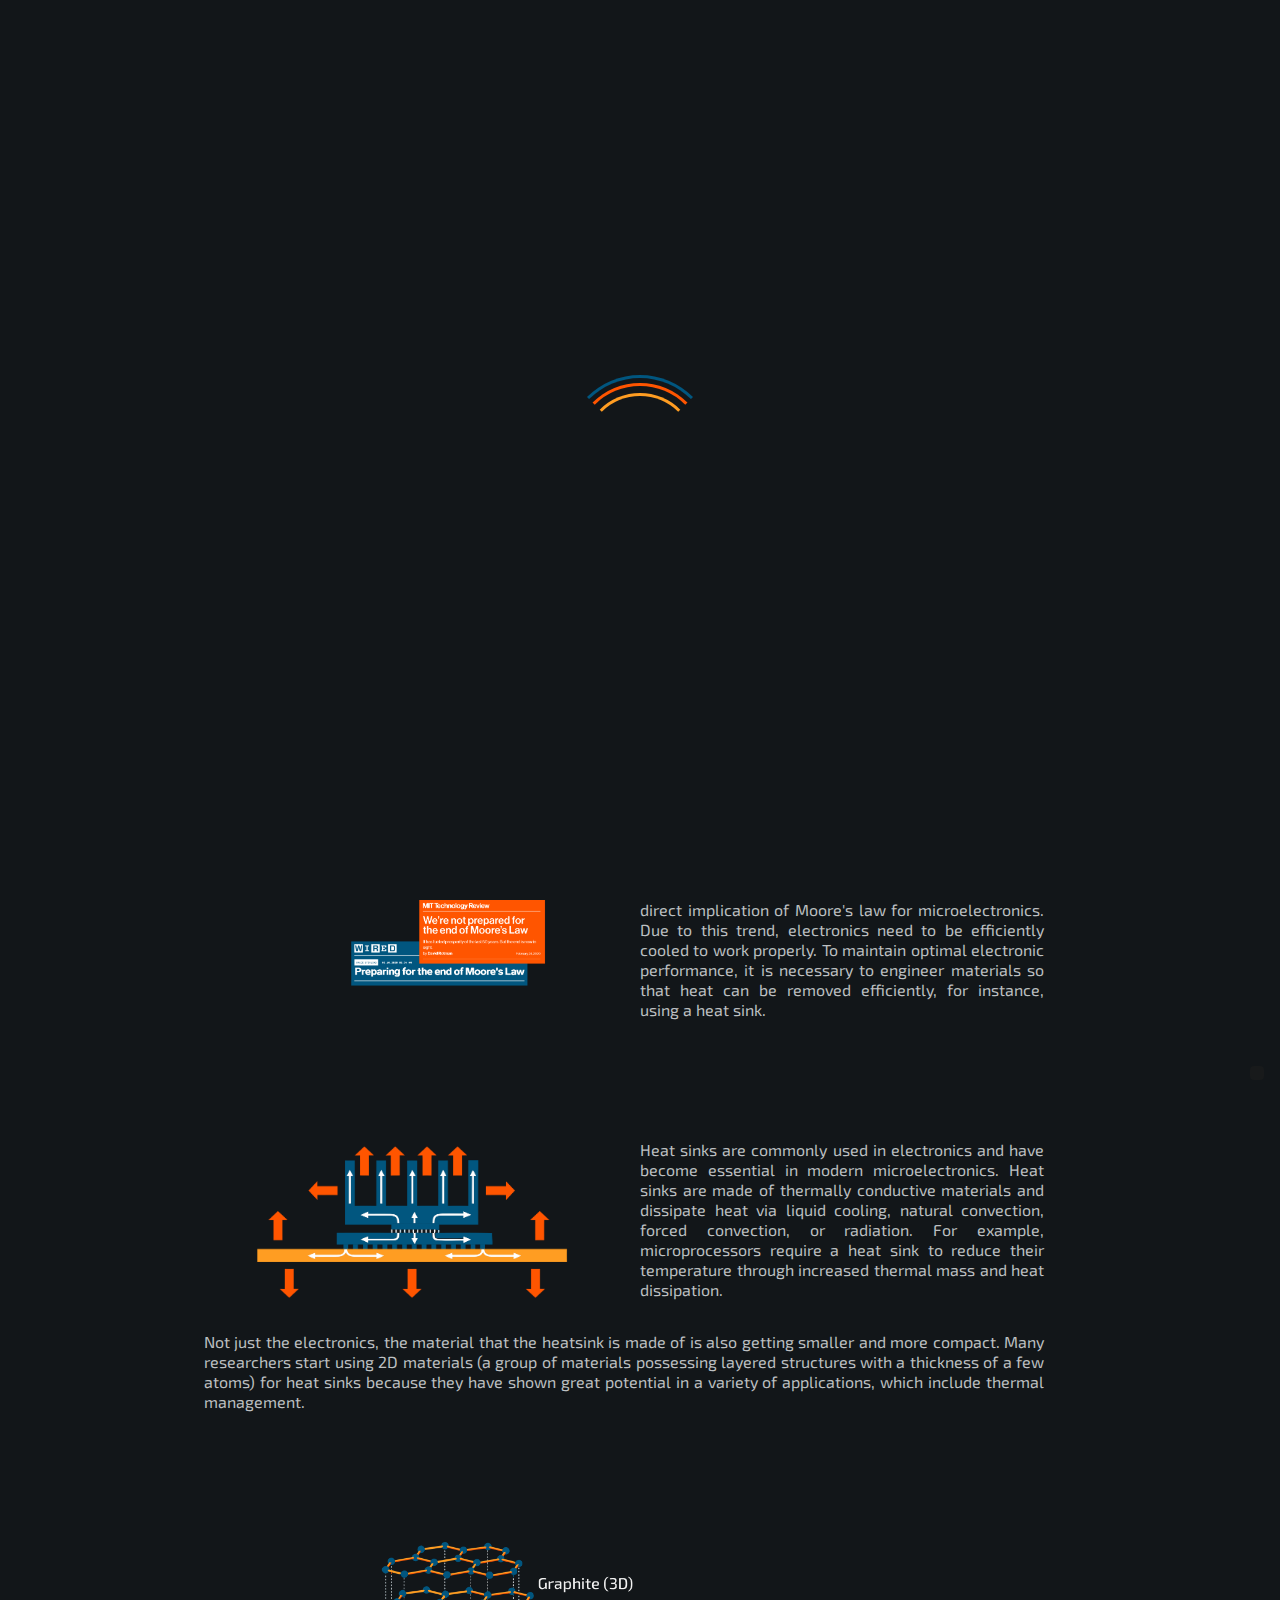
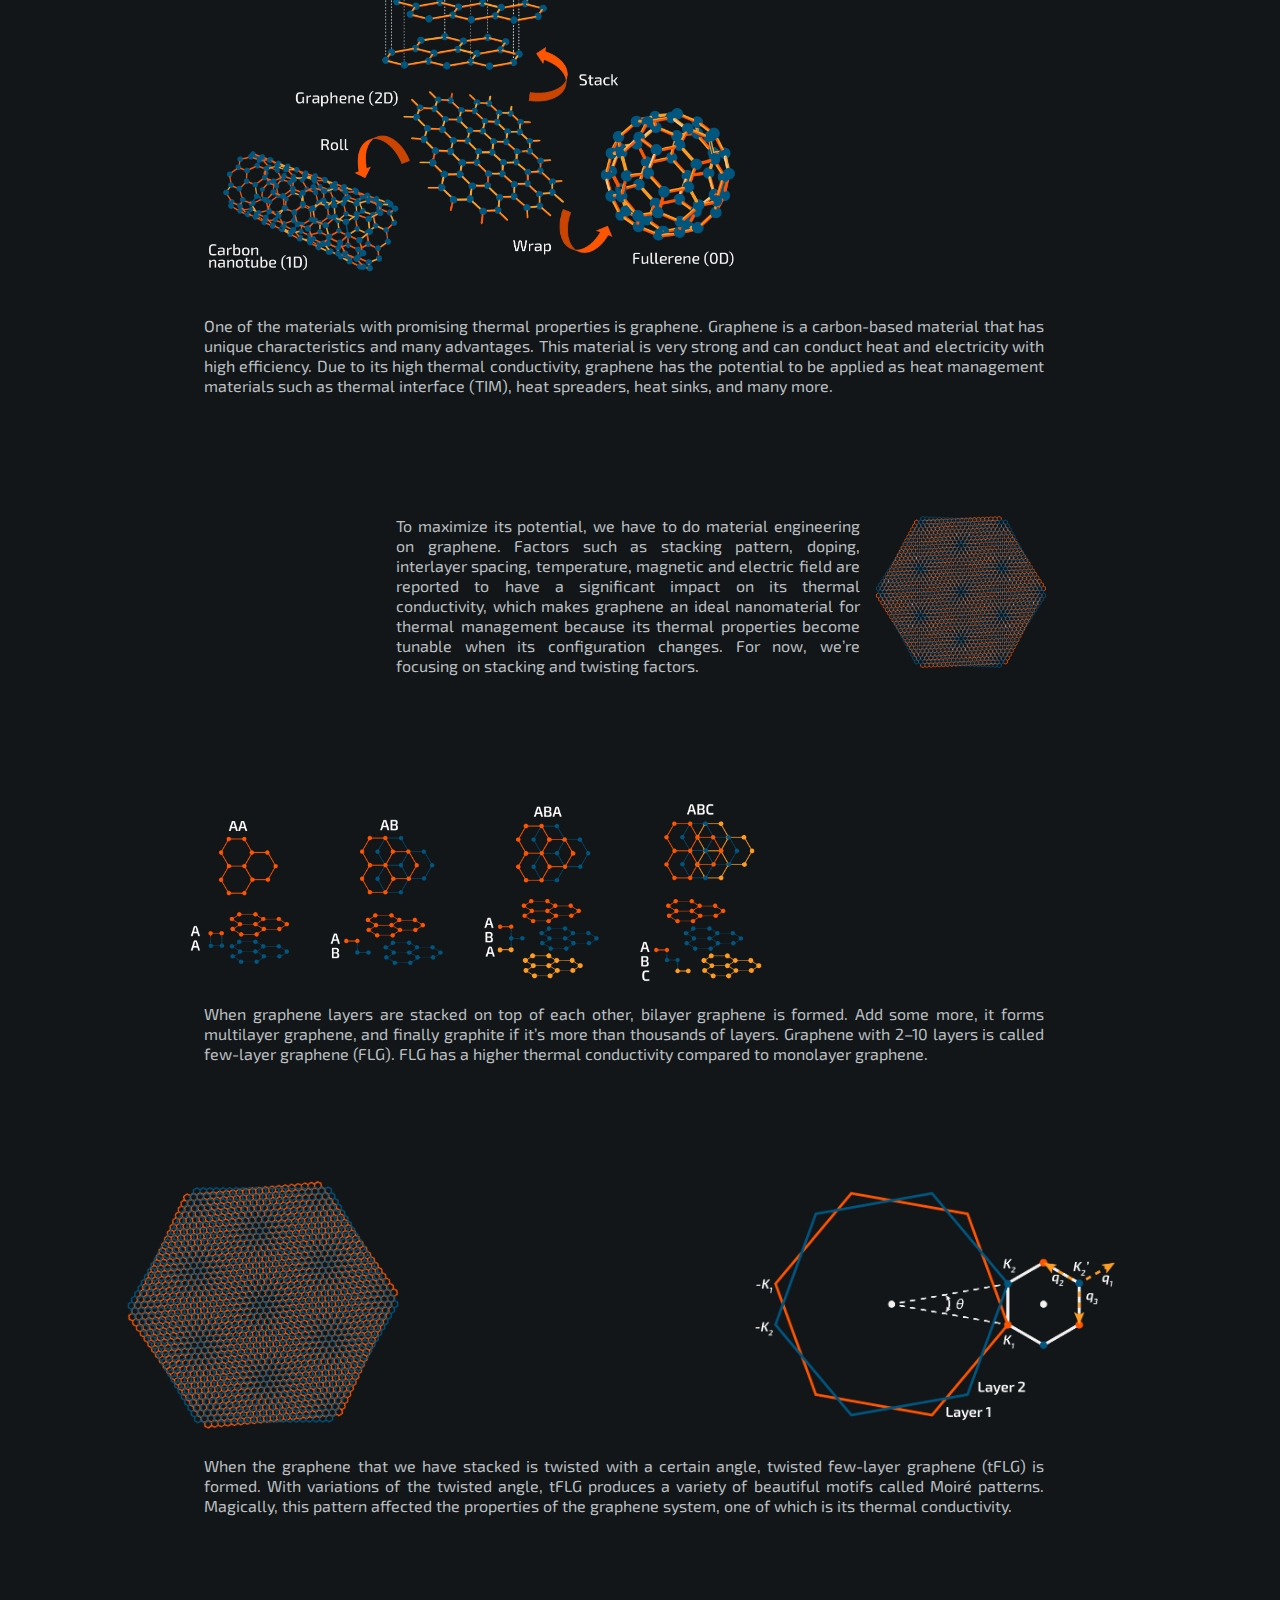
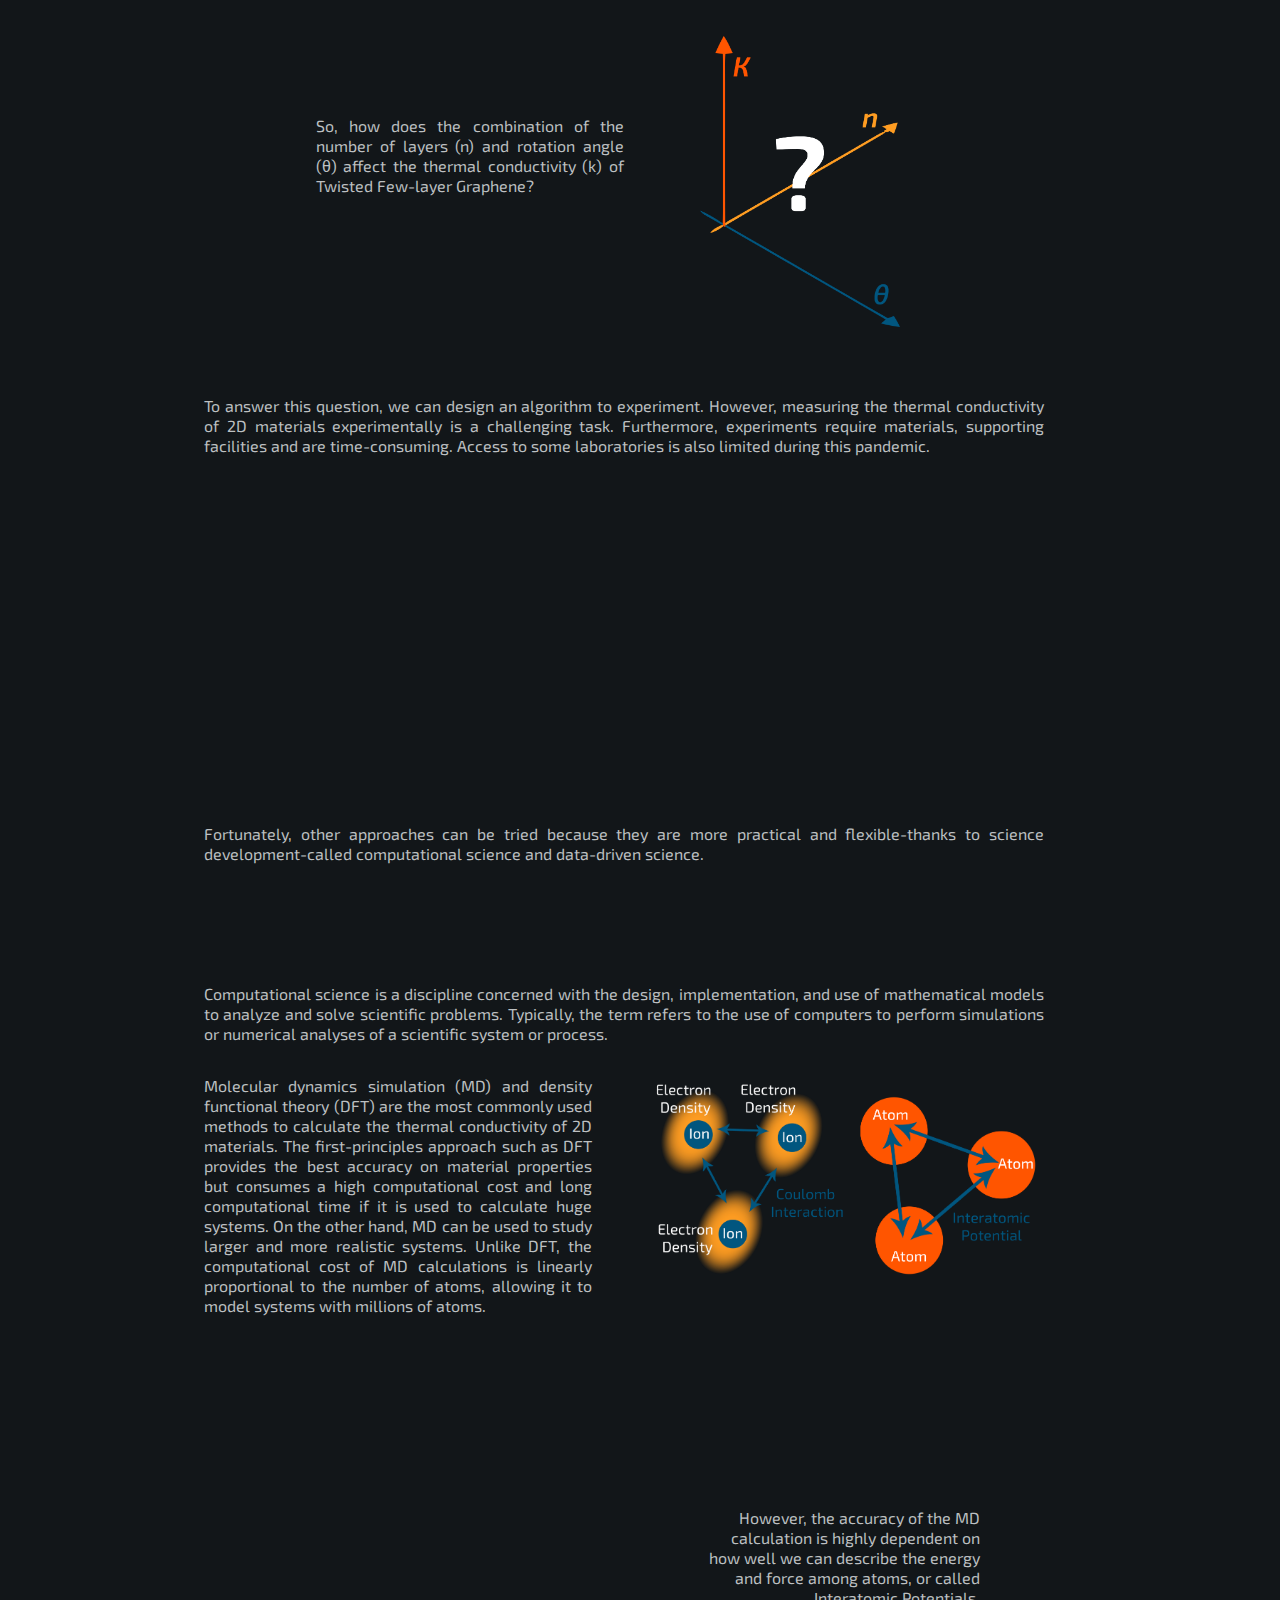
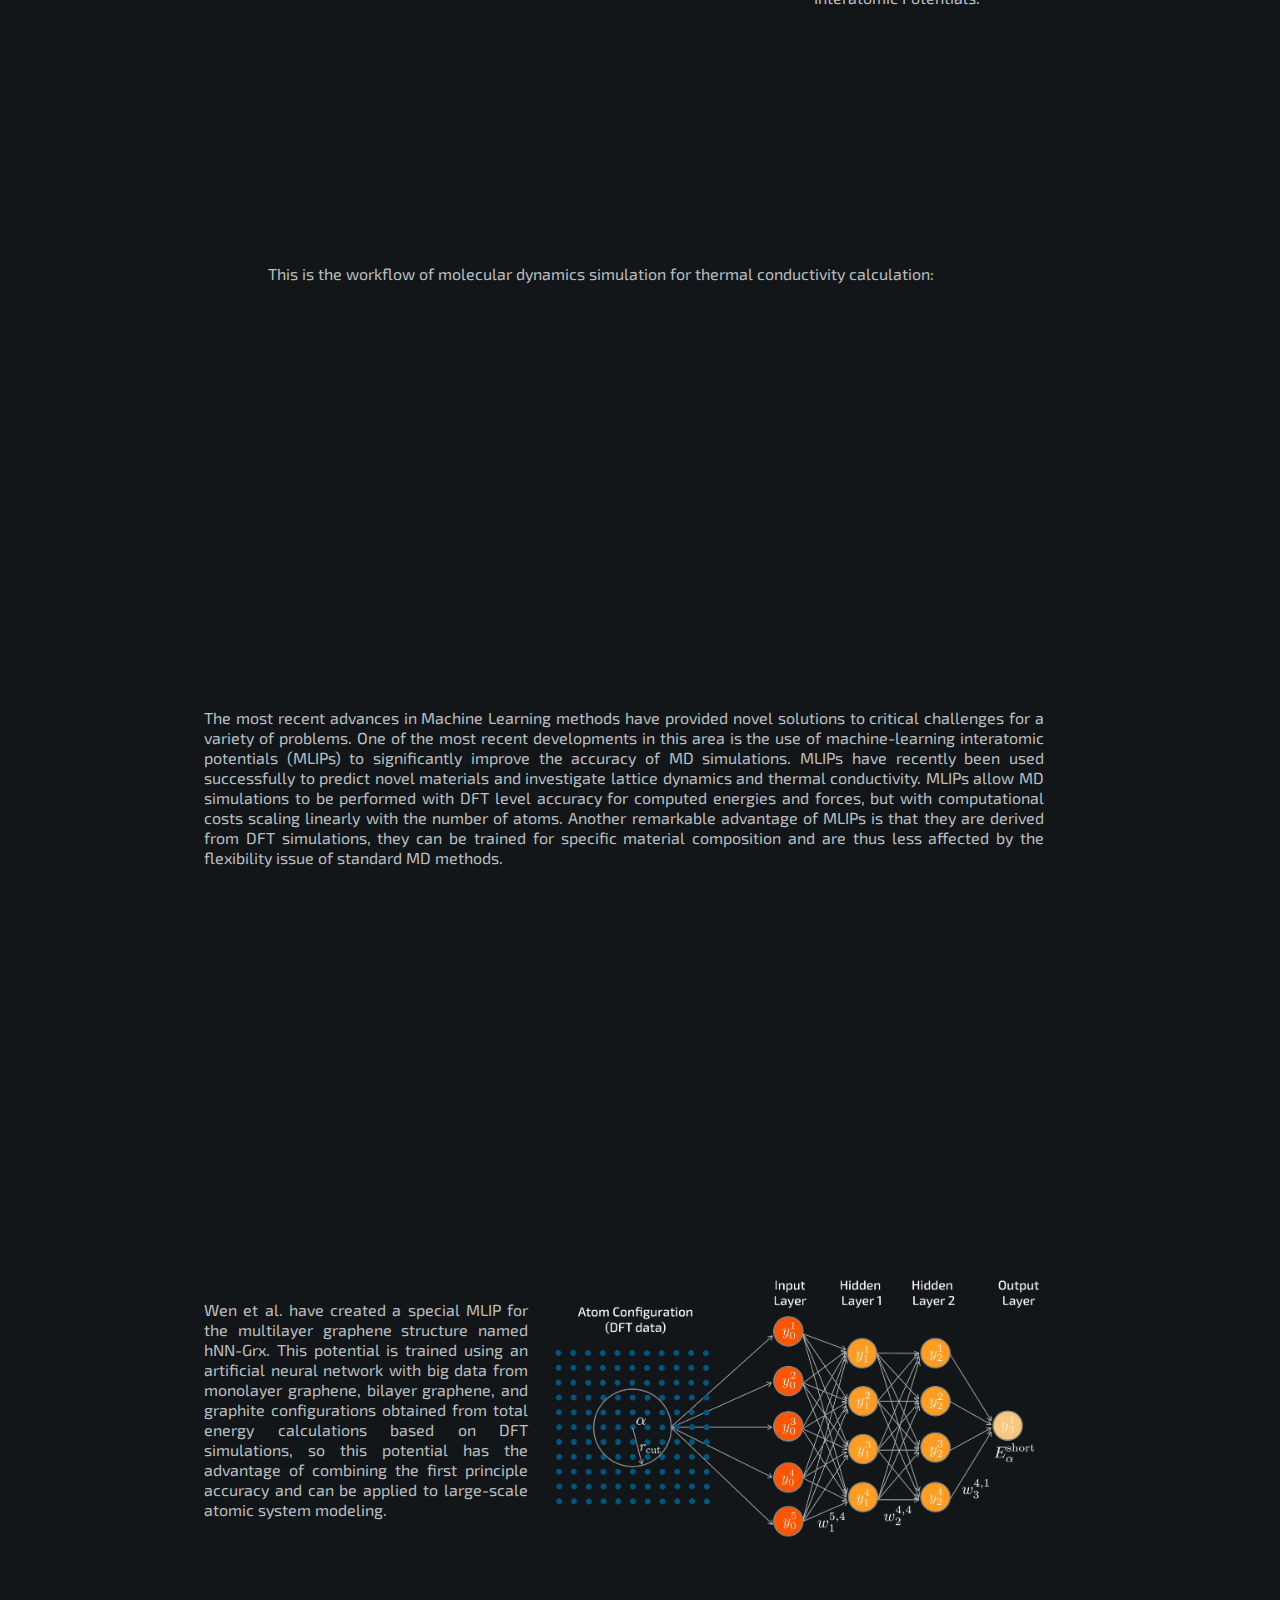
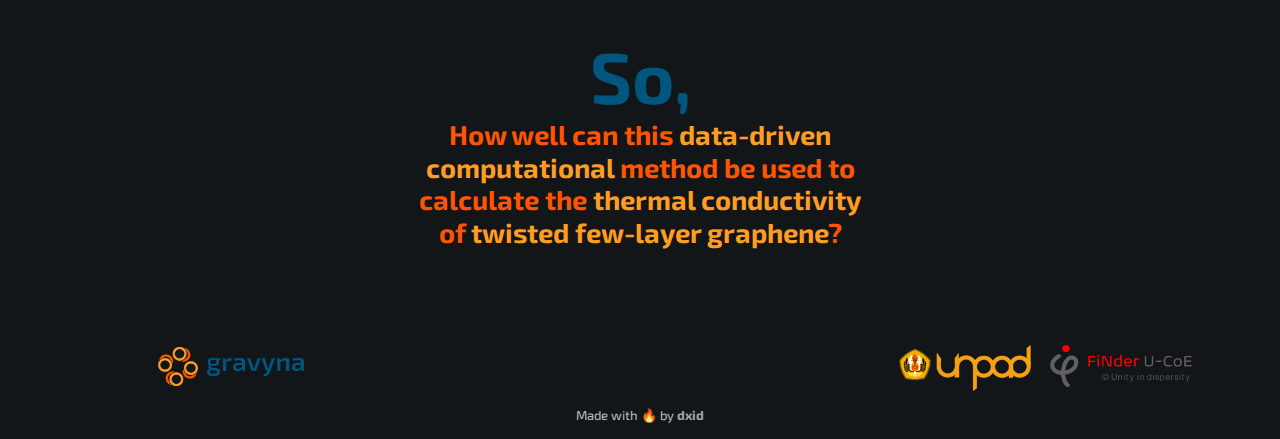
==== commit 123c433a: "fixed" ====
--- a/index.html
+++ b/index.html
@@ -34,7 +34,7 @@
                 <div class="nav__menu" id="nav-menu">
                     <ul class="nav__list">
                         <li class="nav__item">
-                            <a href="index.html" class="nav__link active-link">Home</a>
+                            <a href="https://dxid-dev.github.io/gravyna/" class="nav__link active-link">Home</a>
                         </li>
                         <li class="nav__item">
                             <a href="about.html" class="nav__link">About</a>
@@ -259,7 +259,7 @@
                 <a href="https://www.finder.ac.id/" target="_blank"><img src="assets/img/logo/finder/finder1.png" alt="" class="footer__finder"></a>
             </div>
             <p class="footer__copy">
-                <a href="https://dxid.my.id/" target="_blank" class="footer__copy-link">&#169; gravyna. All right reserved</a>
+                Made with <span style="color: #FF5500;">&#128293;</span> by <a href="https://dxid.my.id/" target="_blank" style="color:hsl(var(--hue-color), 4%, 65%); font-weight:bold">dxid</a>
             </p>
         </footer>
 
--- a/assets/css/styles.css
+++ b/assets/css/styles.css
@@ -161,8 +161,8 @@
 }
 
 .nav__logo {
-  display: flex;
-  width: 2rem;
+  width: 35px;
+  height: auto;
 }
 
 .nav__toggle {
@@ -348,6 +348,7 @@
 
 .footer__copy {
   text-align: center;
+  font-size: var(--smaller-font-size);
 }
 
 .footer__copy-link {
@@ -416,27 +417,27 @@
 .s1__img1 {
   width: 390px;
   position: absolute;
-  top: 9rem;
+  top: 11rem;
   left: 1rem;
 }
 
 .s1__img2 {
   width: 200px;
   position: absolute;
-  top: 22rem;
+  top: 24rem;
   left: 12rem;
 }
 
 .s1__img3 {
   width: 200px;
   position: absolute;
-  top: 22rem;
+  top: 24rem;
   left: 12rem;
 }
 
 .s1__desc1 {
   padding-right: 5rem;
-  padding-top: 9rem;
+  padding-top: 11rem;
   margin-bottom: 2rem;
   line-height: var(--text-line-height);
   text-align: justify;
@@ -682,21 +683,21 @@
 .s10__desc {
   padding-left: 3rem;
   padding-right: 5rem;
-  margin-bottom: 18rem;
+  margin-bottom: 22rem;
   line-height: var(--text-line-height);
   text-align: justify;
   text-justify: auto;
 }
 
 .s10__img1 {
-  top: 11rem;
+  top: 13rem;
   width: 270px;
   position: absolute;
   left: 11rem;
 }
 
 .s10__img2 {
-  top: 11rem;
+  top: 13rem;
   width: 270px;
   position: absolute;
   right: 13rem;
@@ -712,7 +713,7 @@
   padding-left: 3rem;
   padding-top: 1.5rem;
   padding-right: 7rem;
-  margin-bottom: 4rem;
+  margin-bottom: 6rem;
   line-height: var(--text-line-height);
   text-align: justify;
   text-justify: auto;
@@ -894,7 +895,8 @@
     height: calc(var(--header-height) + 1.5rem);
   }
   .nav__logo {
-    width: 2rem;
+    width: 35px;
+    height: auto;
   }
   .nav__list {
     flex-direction: row;
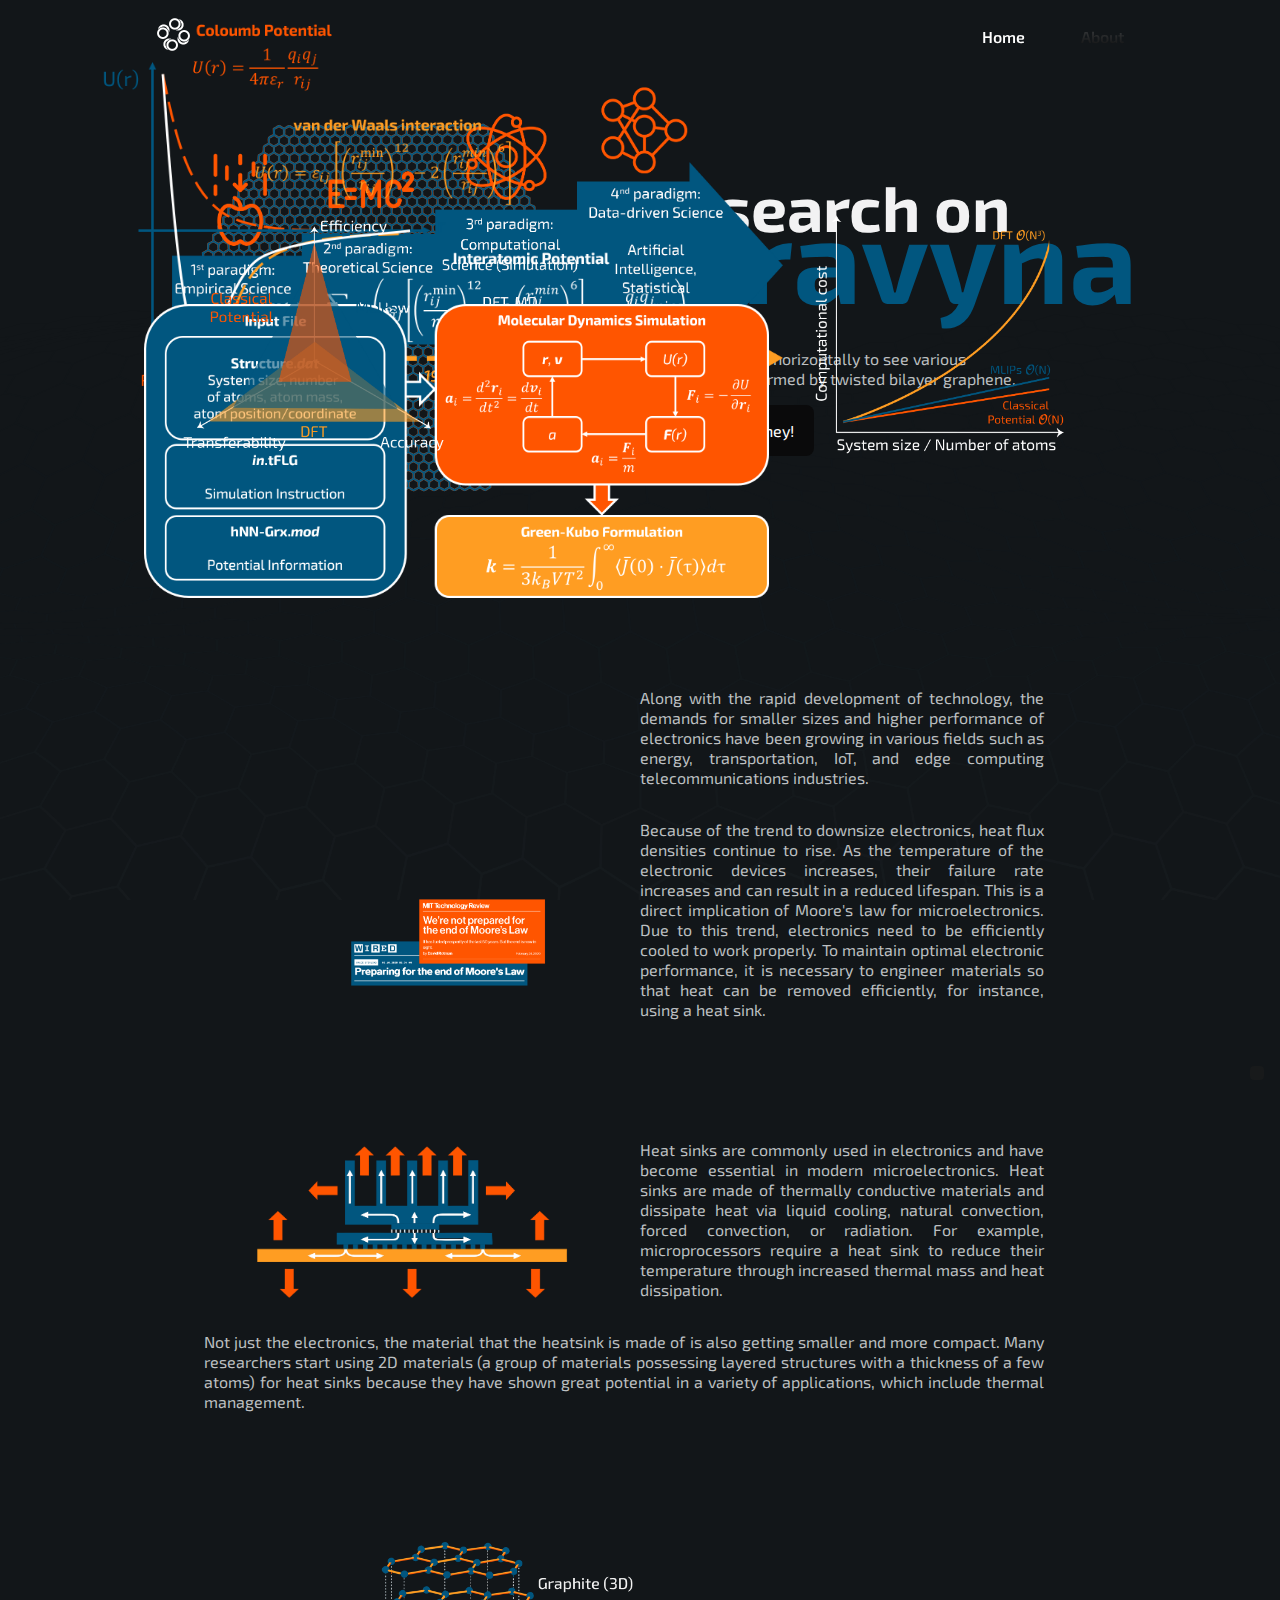
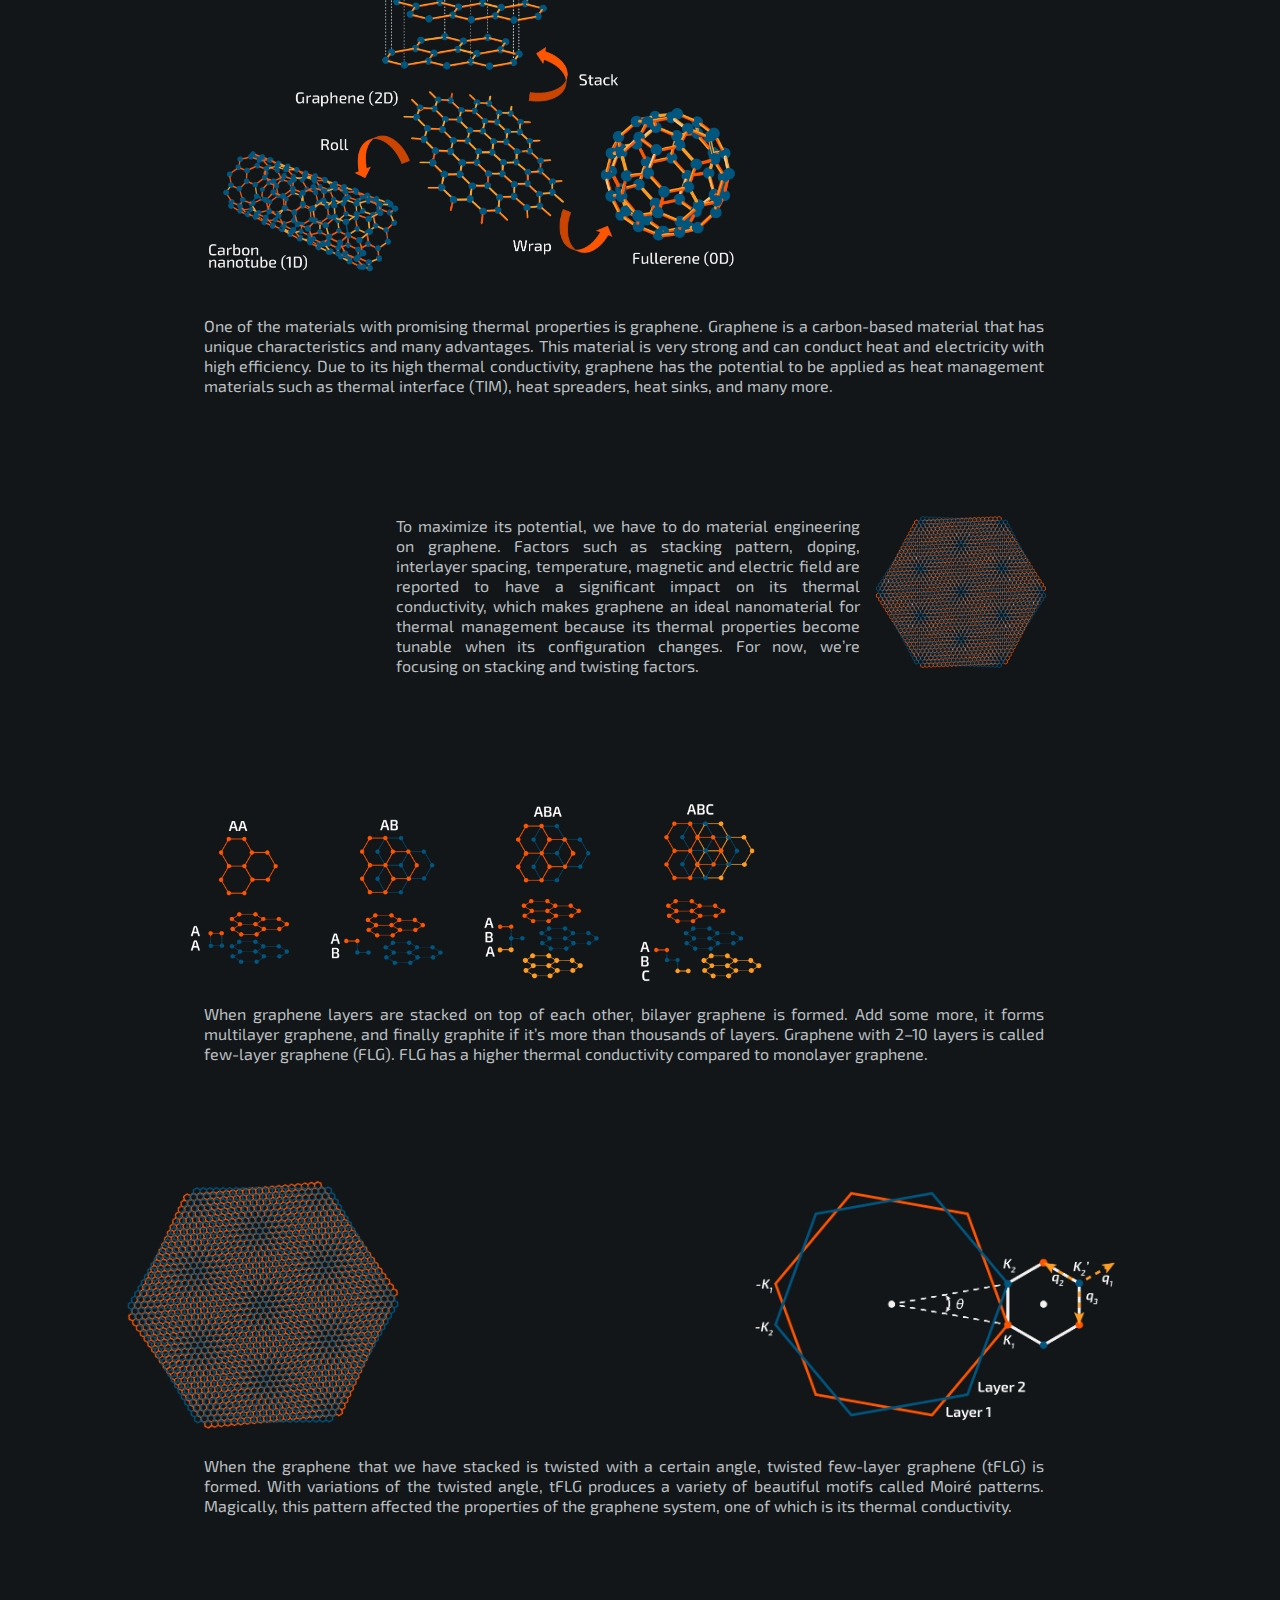
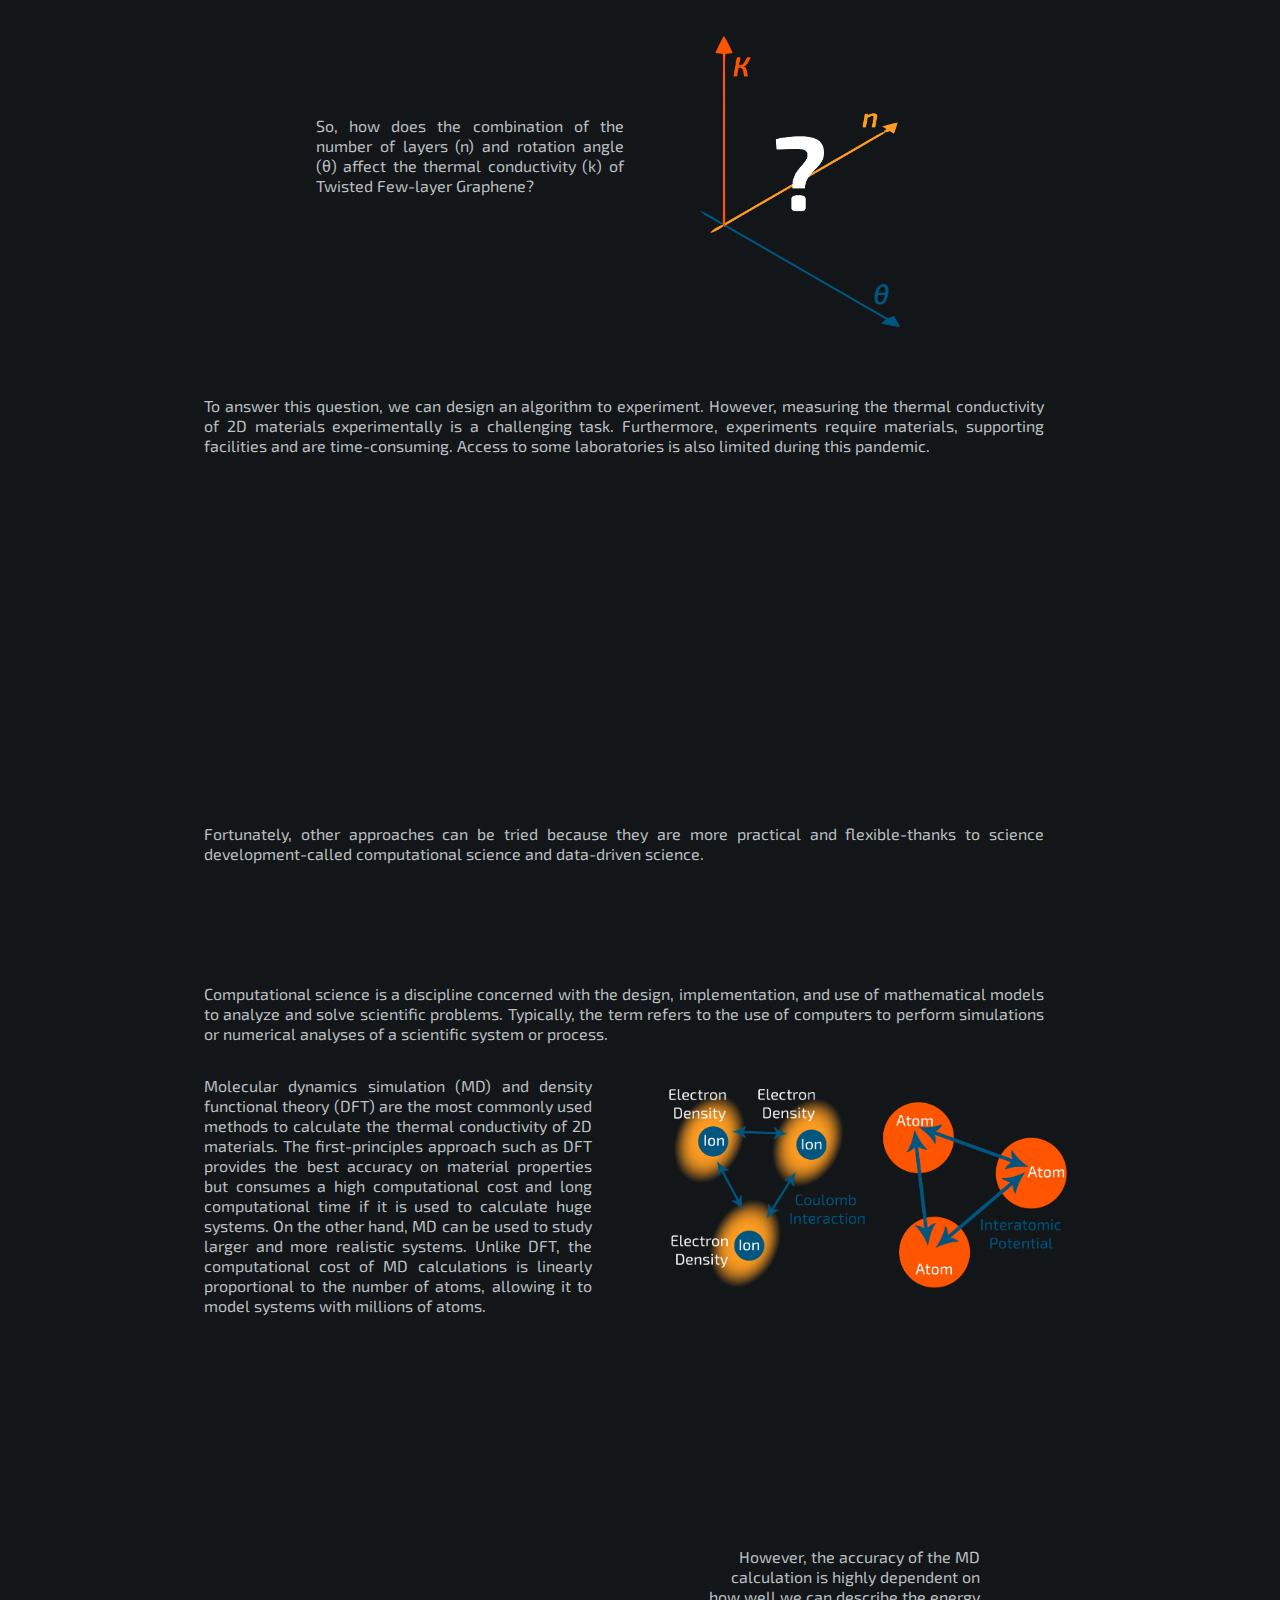
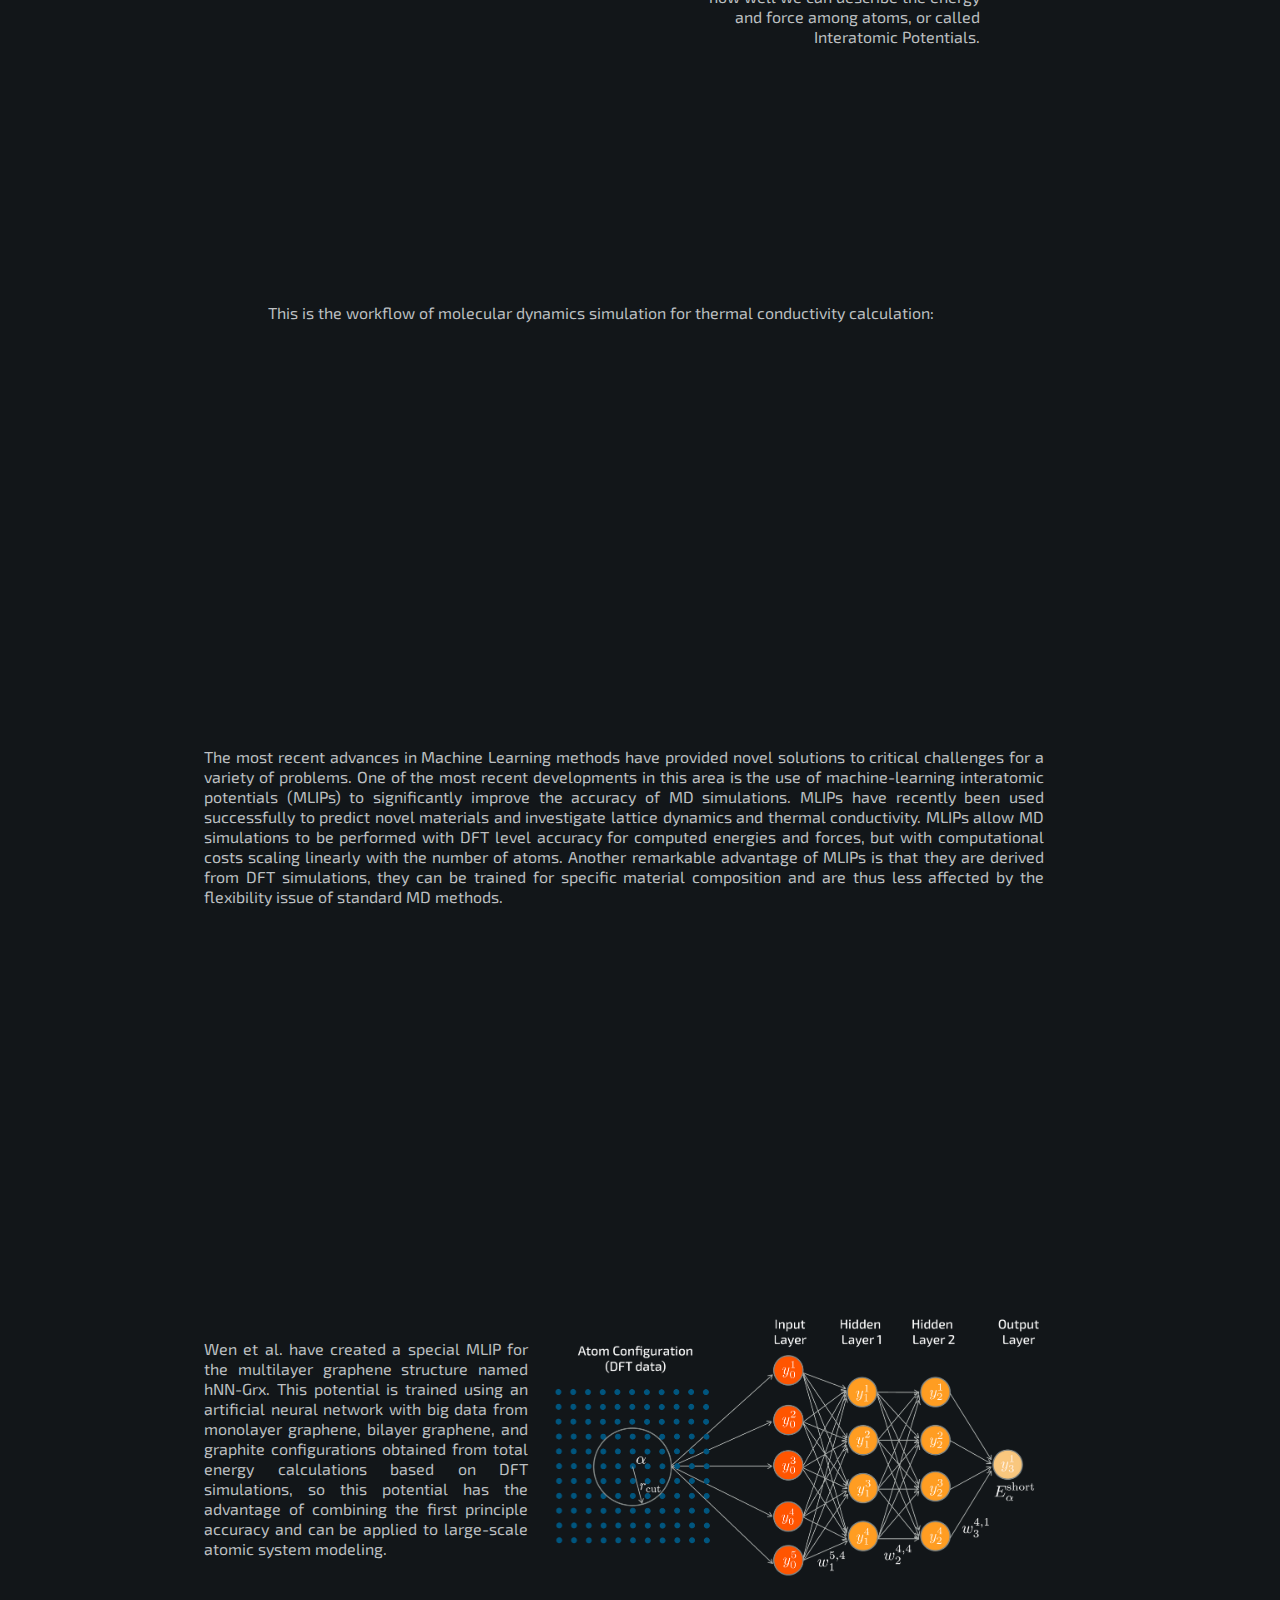
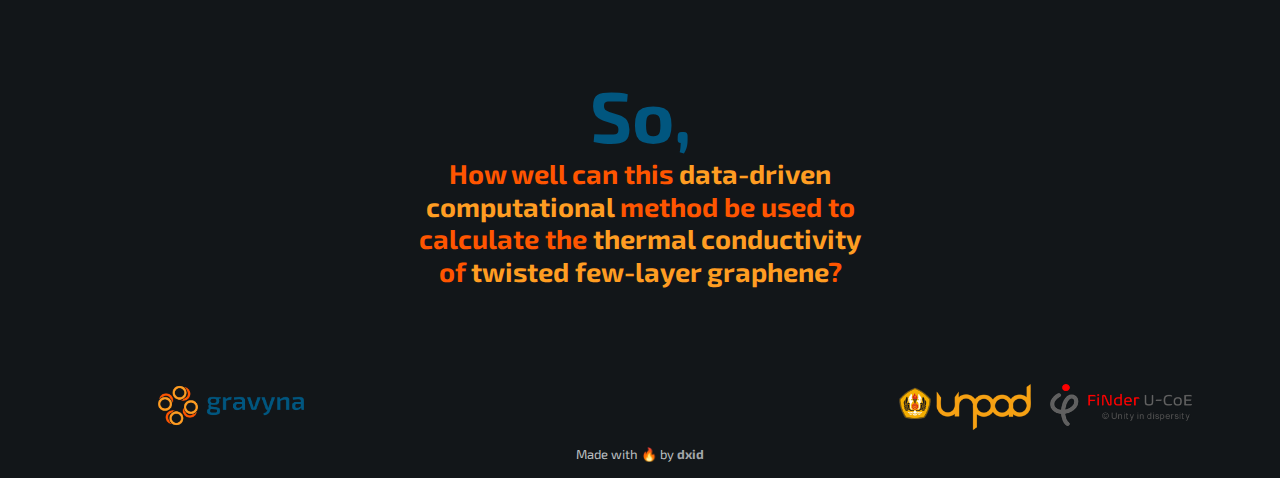
==== commit 59458ce7: "animation added" ====
--- a/index.html
+++ b/index.html
@@ -12,8 +12,8 @@
 
         <!--=============== CSS ===============-->
         <link rel="stylesheet" href="assets/css/styles.css">
-        <link rel="stylesheet" href="assets/css/main.css">
-        <script src="assets/js/vendor/modernizr-2.6.2.min.js"></script>
+        <!--<link rel="stylesheet" href="assets/css/main.css">
+        <script src="assets/js/vendor/modernizr-2.6.2.min.js"></script>-->
         
         <title>gravyna</title>
     </head>
@@ -198,8 +198,12 @@
                         </p>
                     </div>
                     <div >
-                        <img src="assets/img/fig/9/9-atoms.png" alt="" class="s9__img1_1">
-                        <img src="assets/img/fig/9/9-forces.png" alt="" class="s9__img1_2">
+                        <main>
+                            <div class="home__img">
+                                <img src="assets/img/fig/9/9-atoms.png" alt="" class="move2" data-speed="1.25" style="top: 11.25rem;">
+                                <img src="assets/img/fig/9/9-forces.png" alt="" class="s9__img1_1" style="top:11rem; right: 5rem;">
+                            </div>
+                        </main>
                     </div>
                 </div>
                 <div class="home__footer container grid">
--- a/assets/css/styles.css
+++ b/assets/css/styles.css
@@ -623,20 +623,6 @@
   text-justify: auto;
 }
 
-.s9__img1_1 {
-  width: 400px;
-  top: 2rem;
-  position: absolute;
-  right: 5rem;
-}
-
-.s9__img1_2 {
-  width: 400px;
-  top: 2rem;
-  position: absolute;
-  right: 5rem;
-}
-
 .s9__desc2 {
   padding-left: 3rem;
   padding-right: 3rem;
@@ -756,16 +742,16 @@
 
 .ab_img1 {
   top: 3rem;
-  width: 170px;
-  position: absolute;
-  left: 12rem;
+  width: 200px;
+  position: absolute;
+  left: 10.5rem;
 }
 
 .ab_img2 {
-  top: 14.5rem;
-  width: 230px;
-  position: absolute;
-  left: 10rem;
+  top: 16rem;
+  width: 240px;
+  position: absolute;
+  left: 9rem;
 }
 
 .ab_img3 {
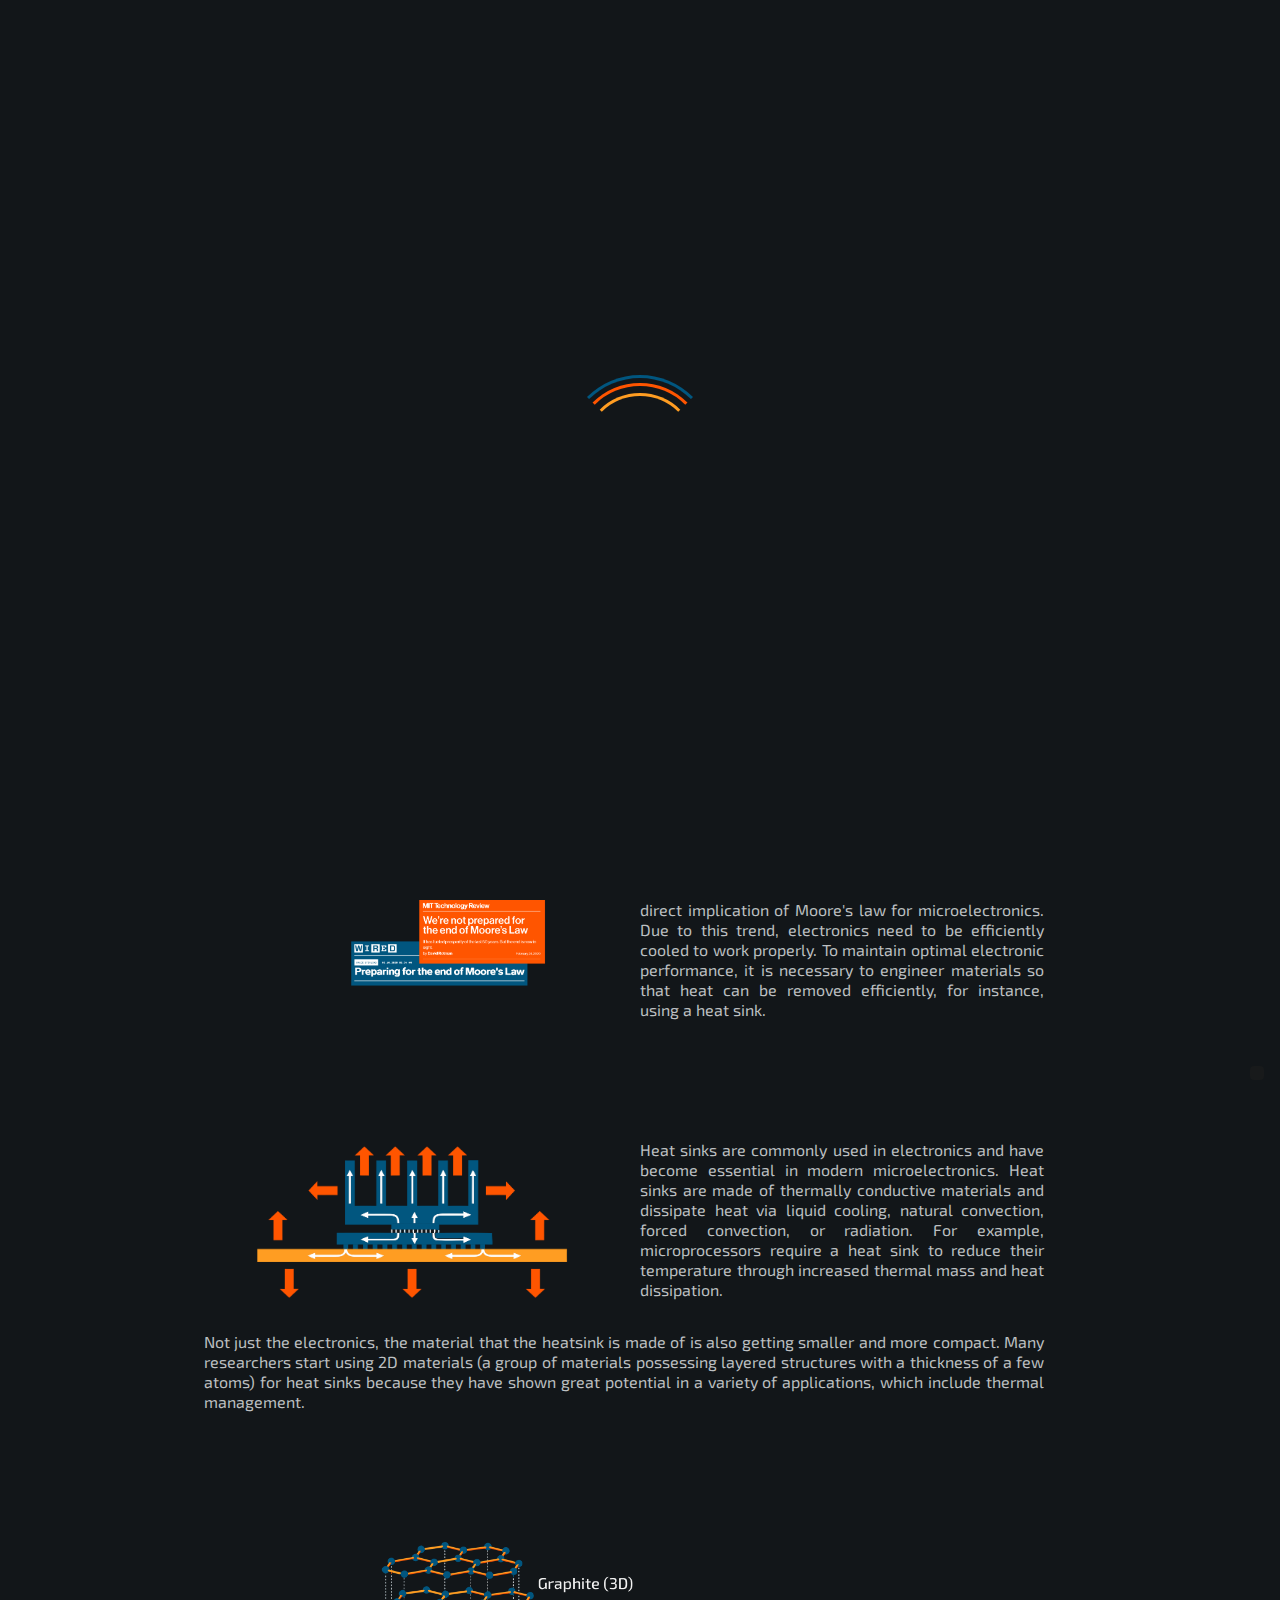
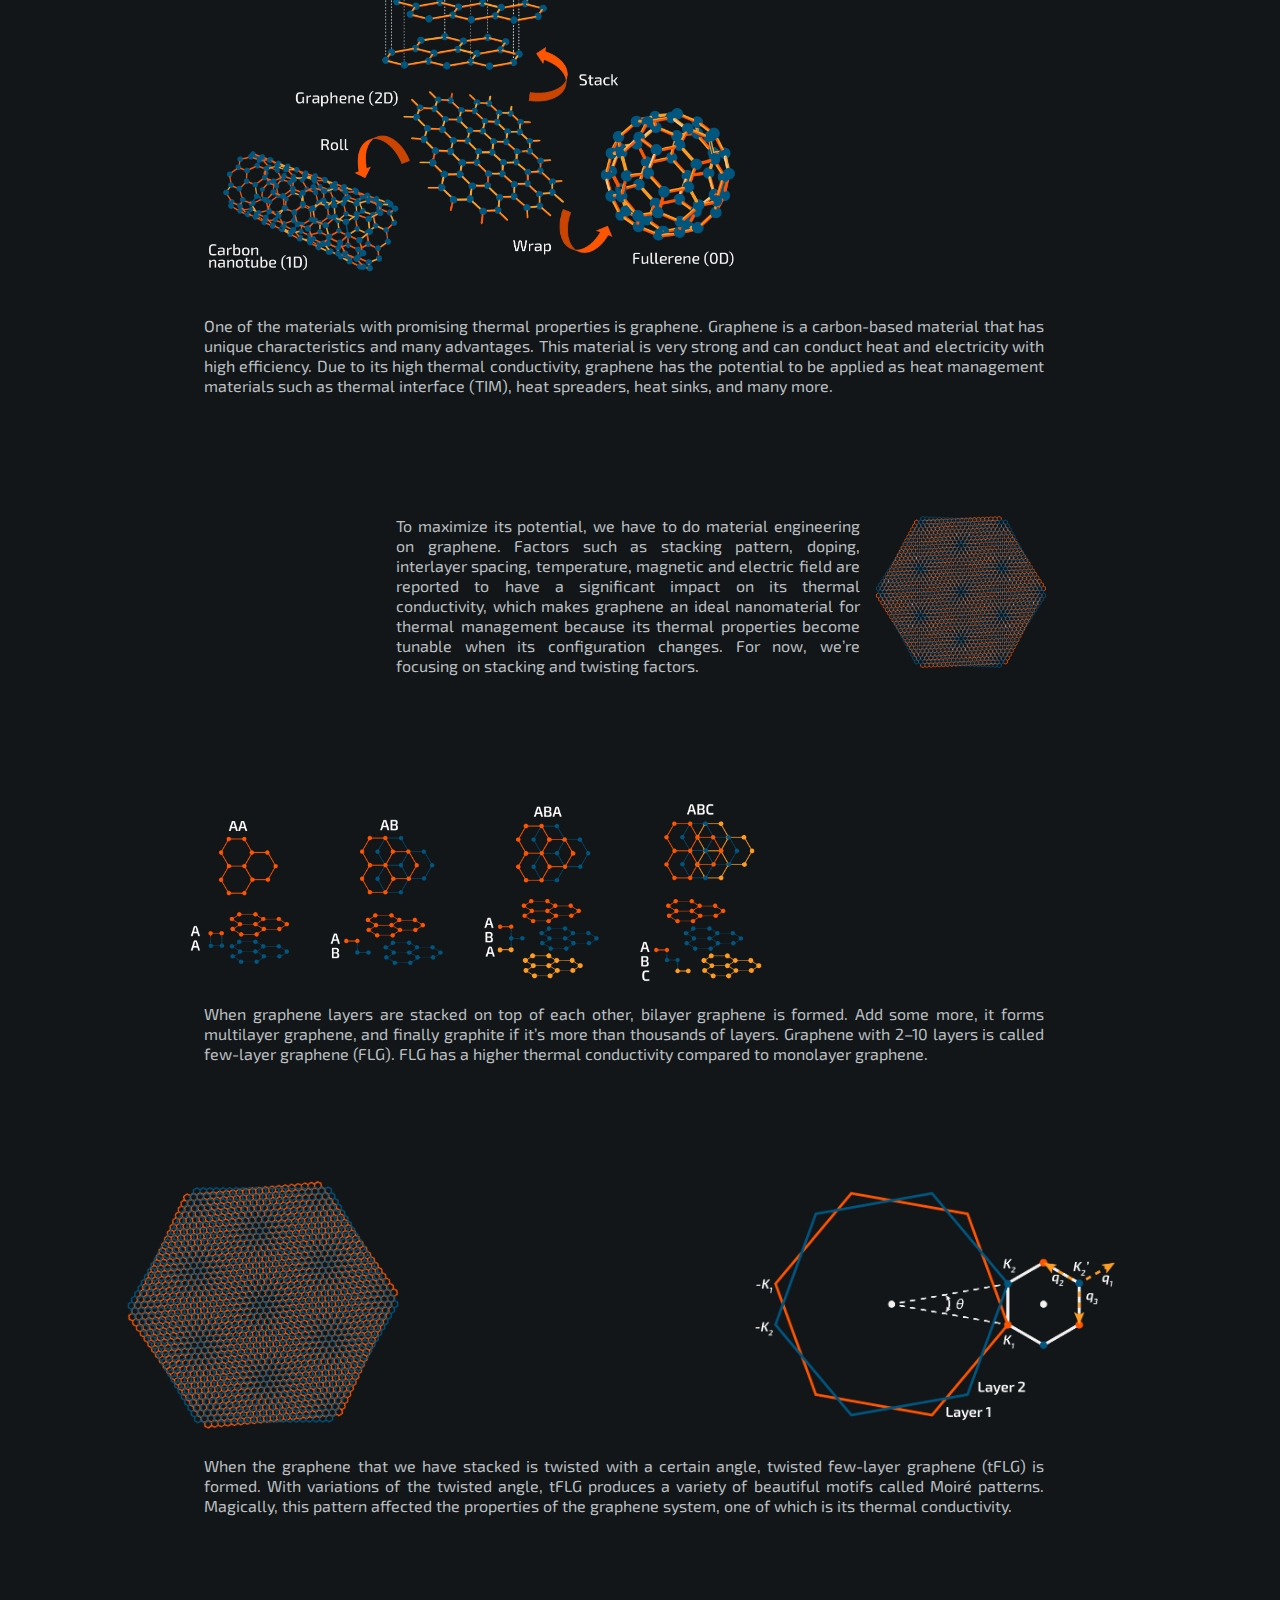
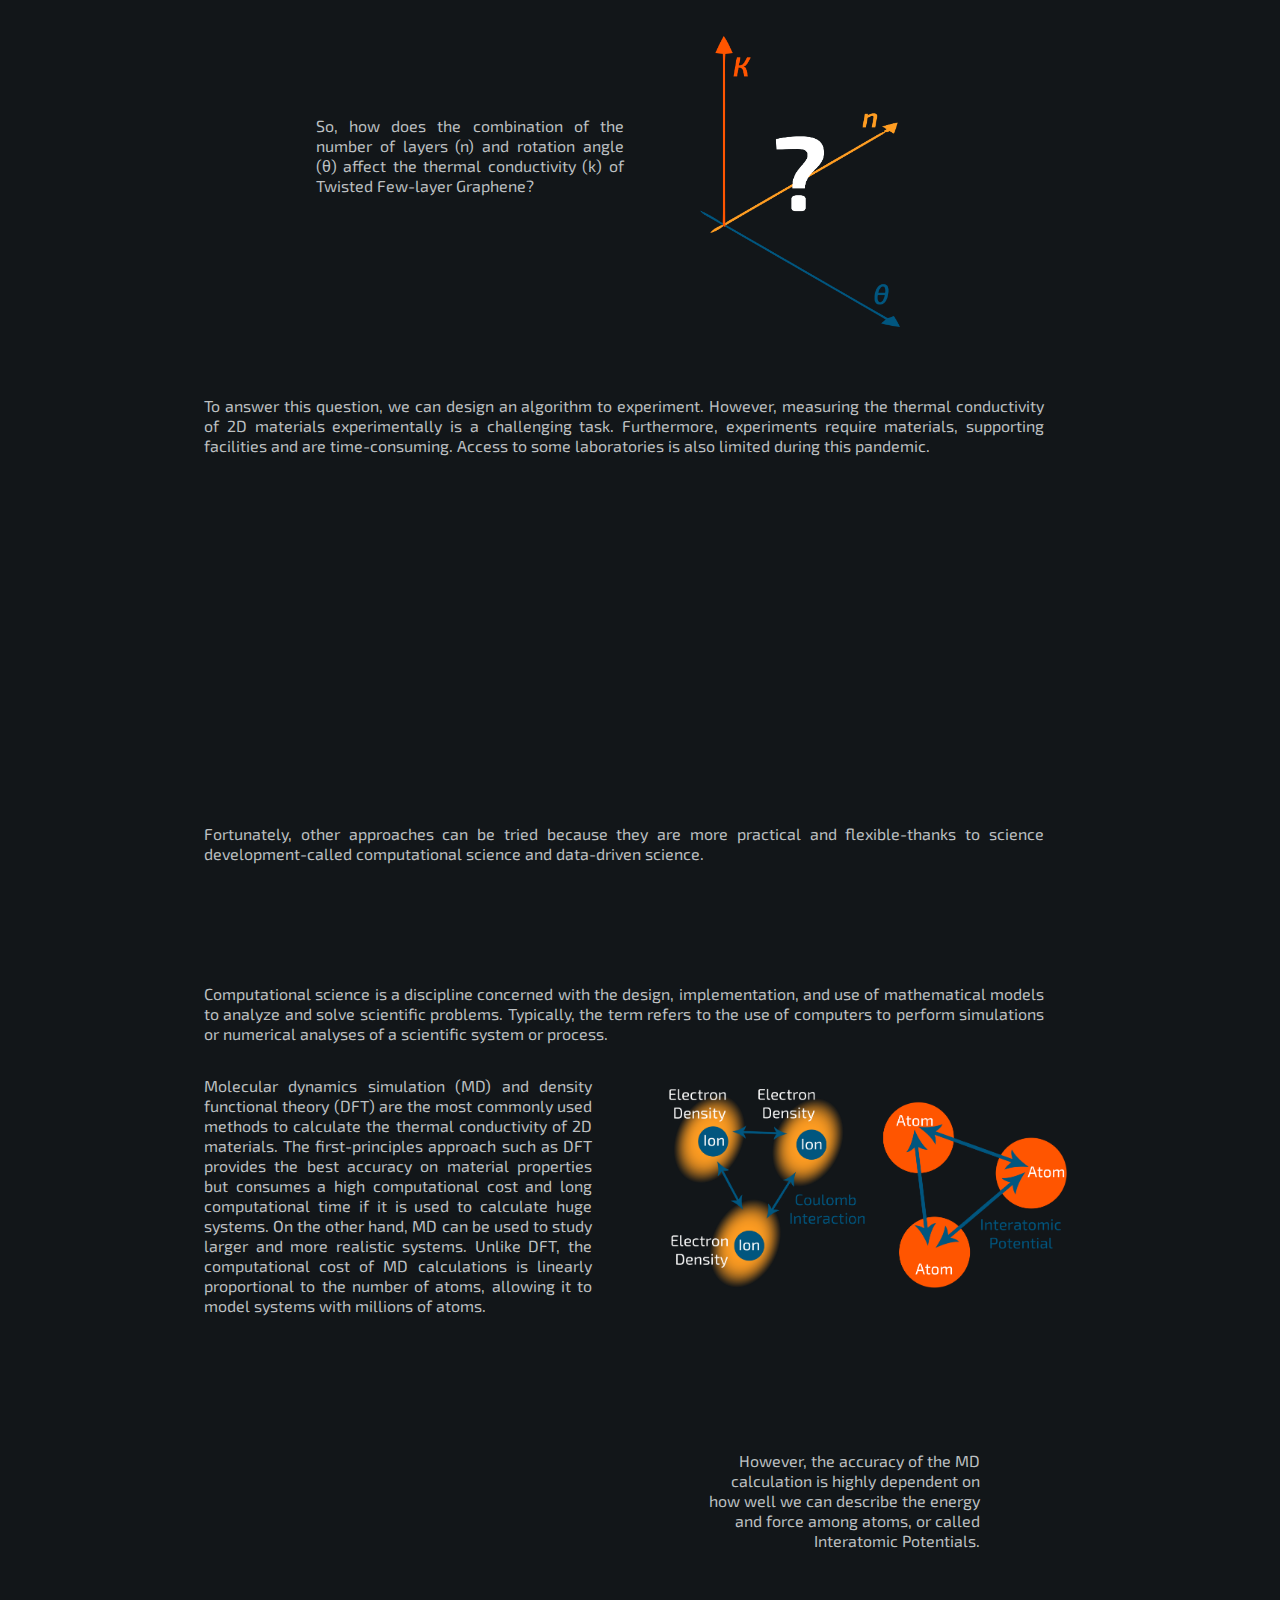
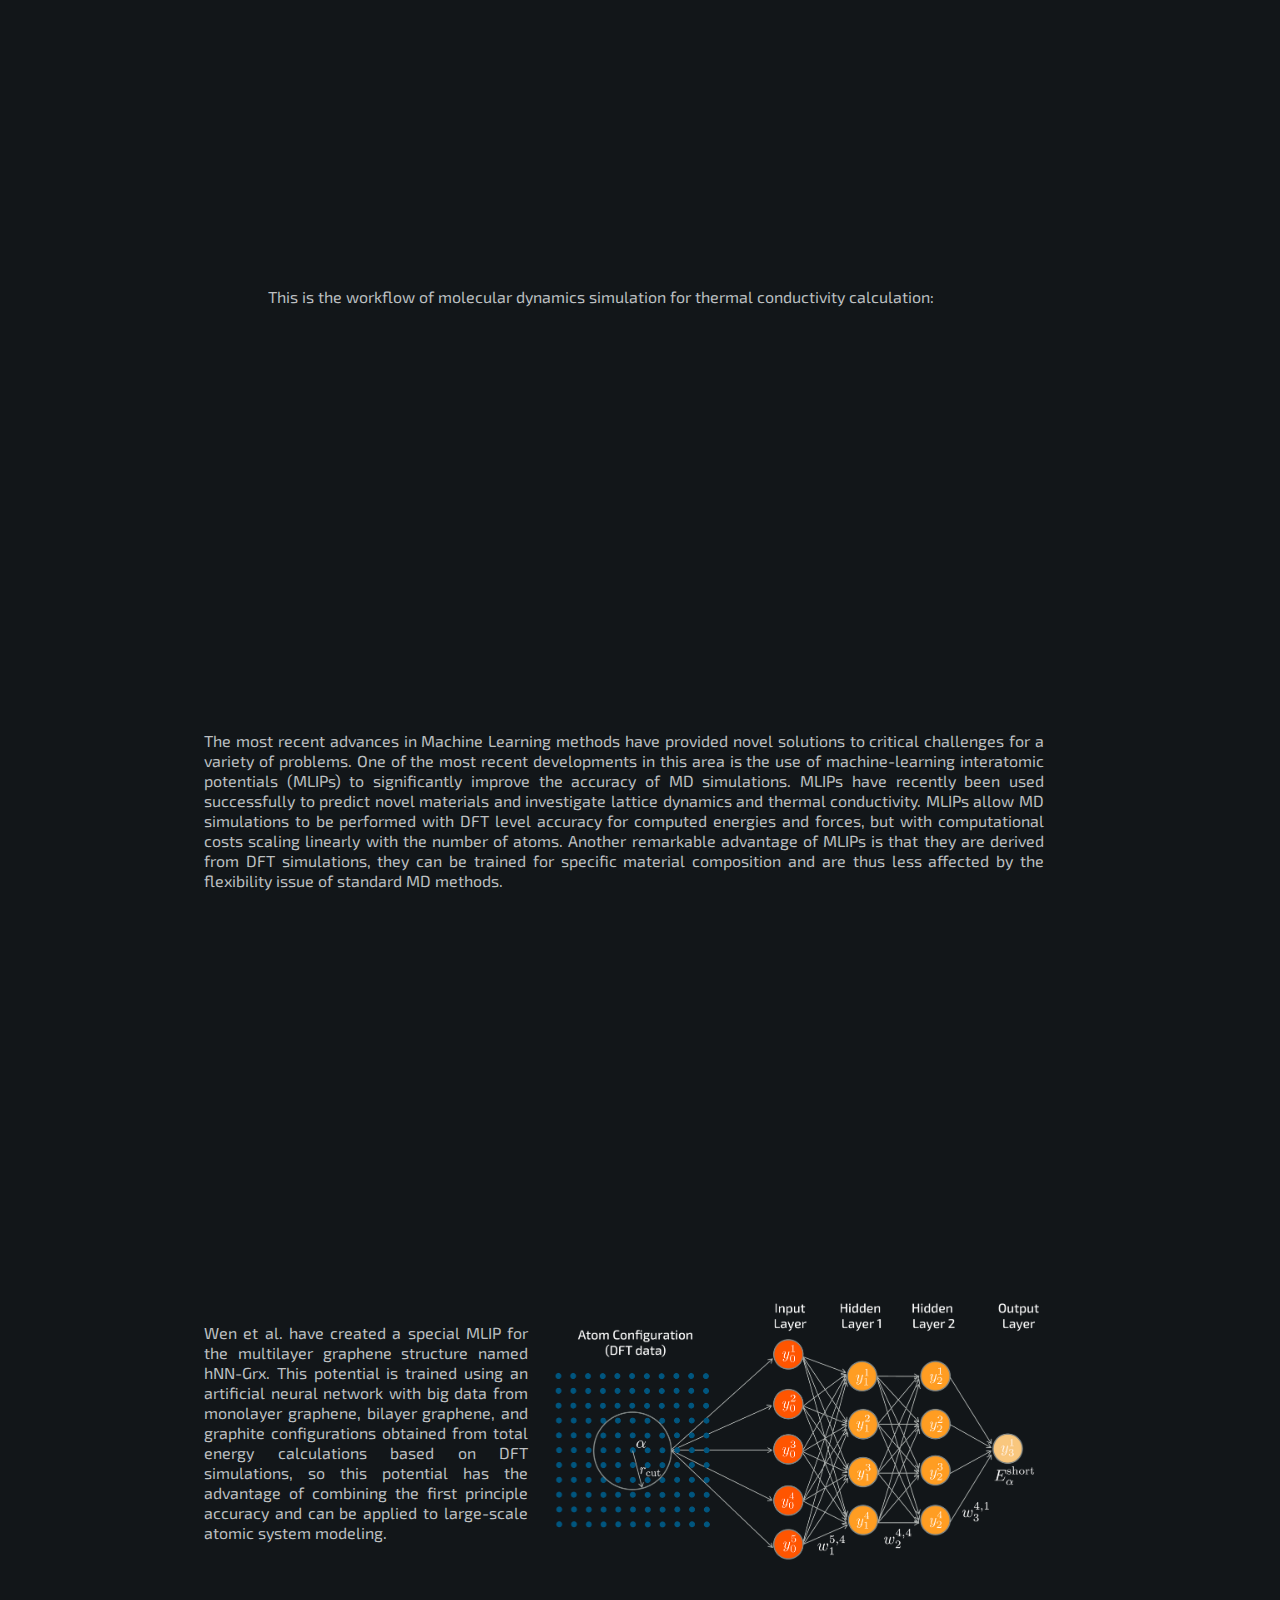
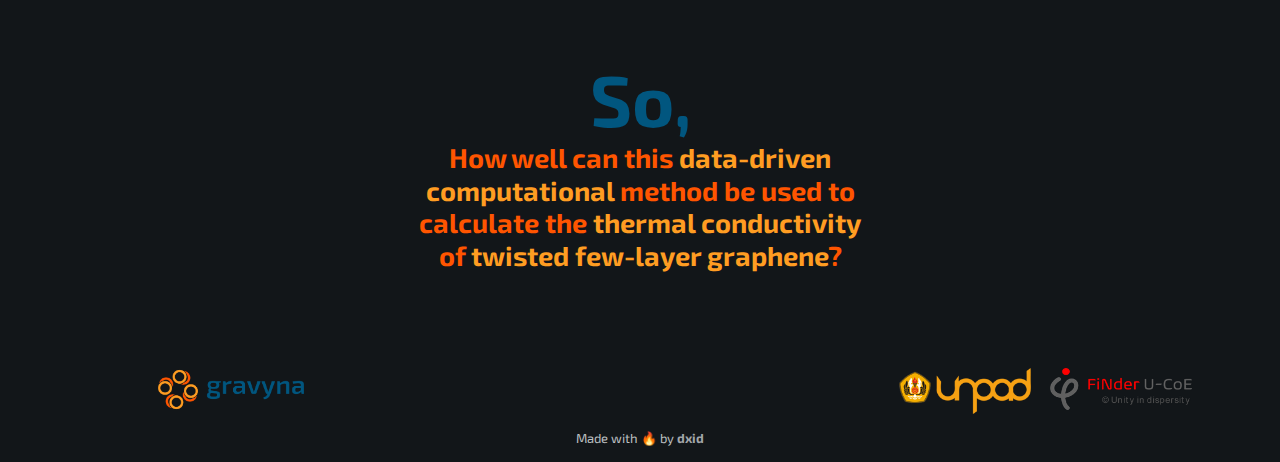
==== commit d939ab4b: "minor fixing" ====
--- a/index.html
+++ b/index.html
@@ -12,8 +12,8 @@
 
         <!--=============== CSS ===============-->
         <link rel="stylesheet" href="assets/css/styles.css">
-        <!--<link rel="stylesheet" href="assets/css/main.css">
-        <script src="assets/js/vendor/modernizr-2.6.2.min.js"></script>-->
+        <link rel="stylesheet" href="assets/css/main.css">
+        <script src="assets/js/vendor/modernizr-2.6.2.min.js"></script>
         
         <title>gravyna</title>
     </head>
--- a/assets/css/styles.css
+++ b/assets/css/styles.css
@@ -627,7 +627,7 @@
   padding-left: 3rem;
   padding-right: 3rem;
   padding-top: 2rem;
-  margin-bottom: 4em;
+  margin-bottom: 3em;
   line-height: var(--text-line-height);
   text-align: justify;
   text-justify: auto;
@@ -643,7 +643,8 @@
 .s9__desc3 {
   padding-right: 9rem;
   padding-left: 34rem;
-  padding-top: 8rem;
+  padding-top: 2rem;
+  margin-bottom: 5rem;
   line-height: var(--text-line-height);
   text-align: right;
 }
